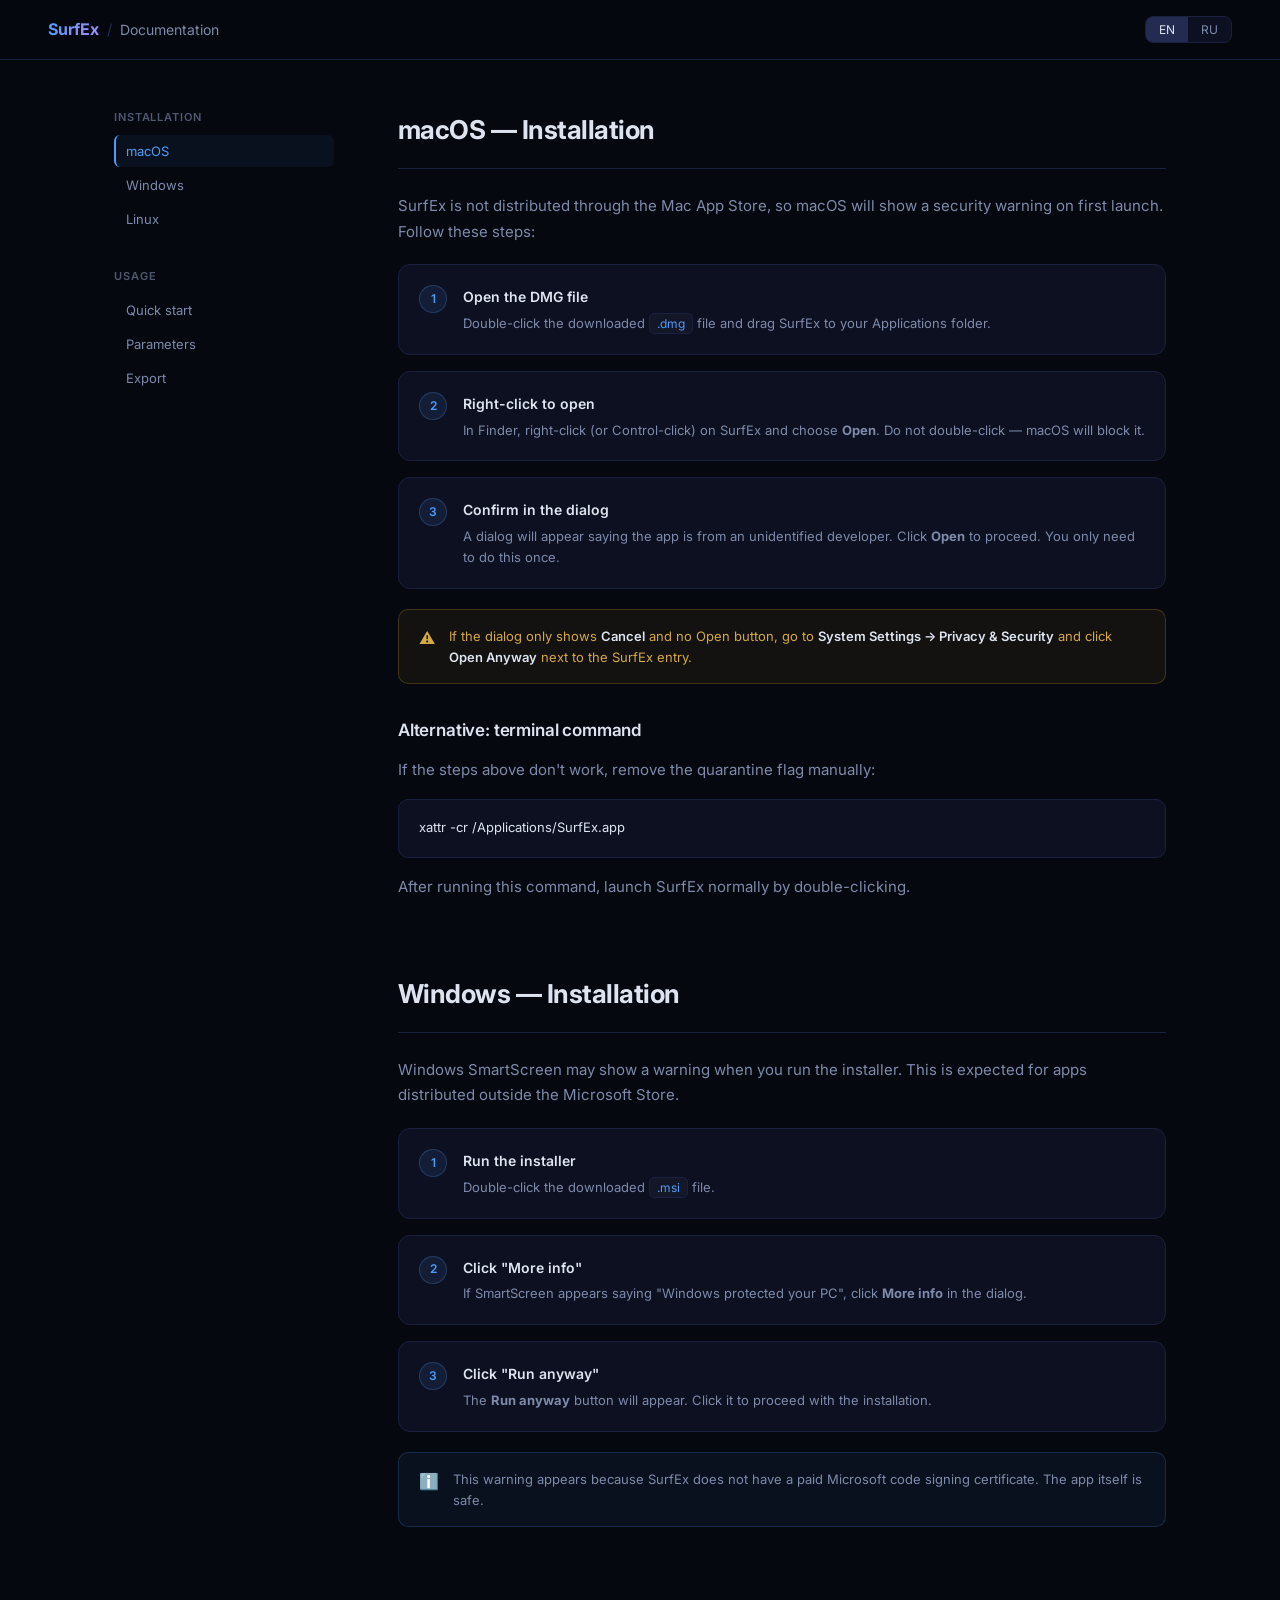
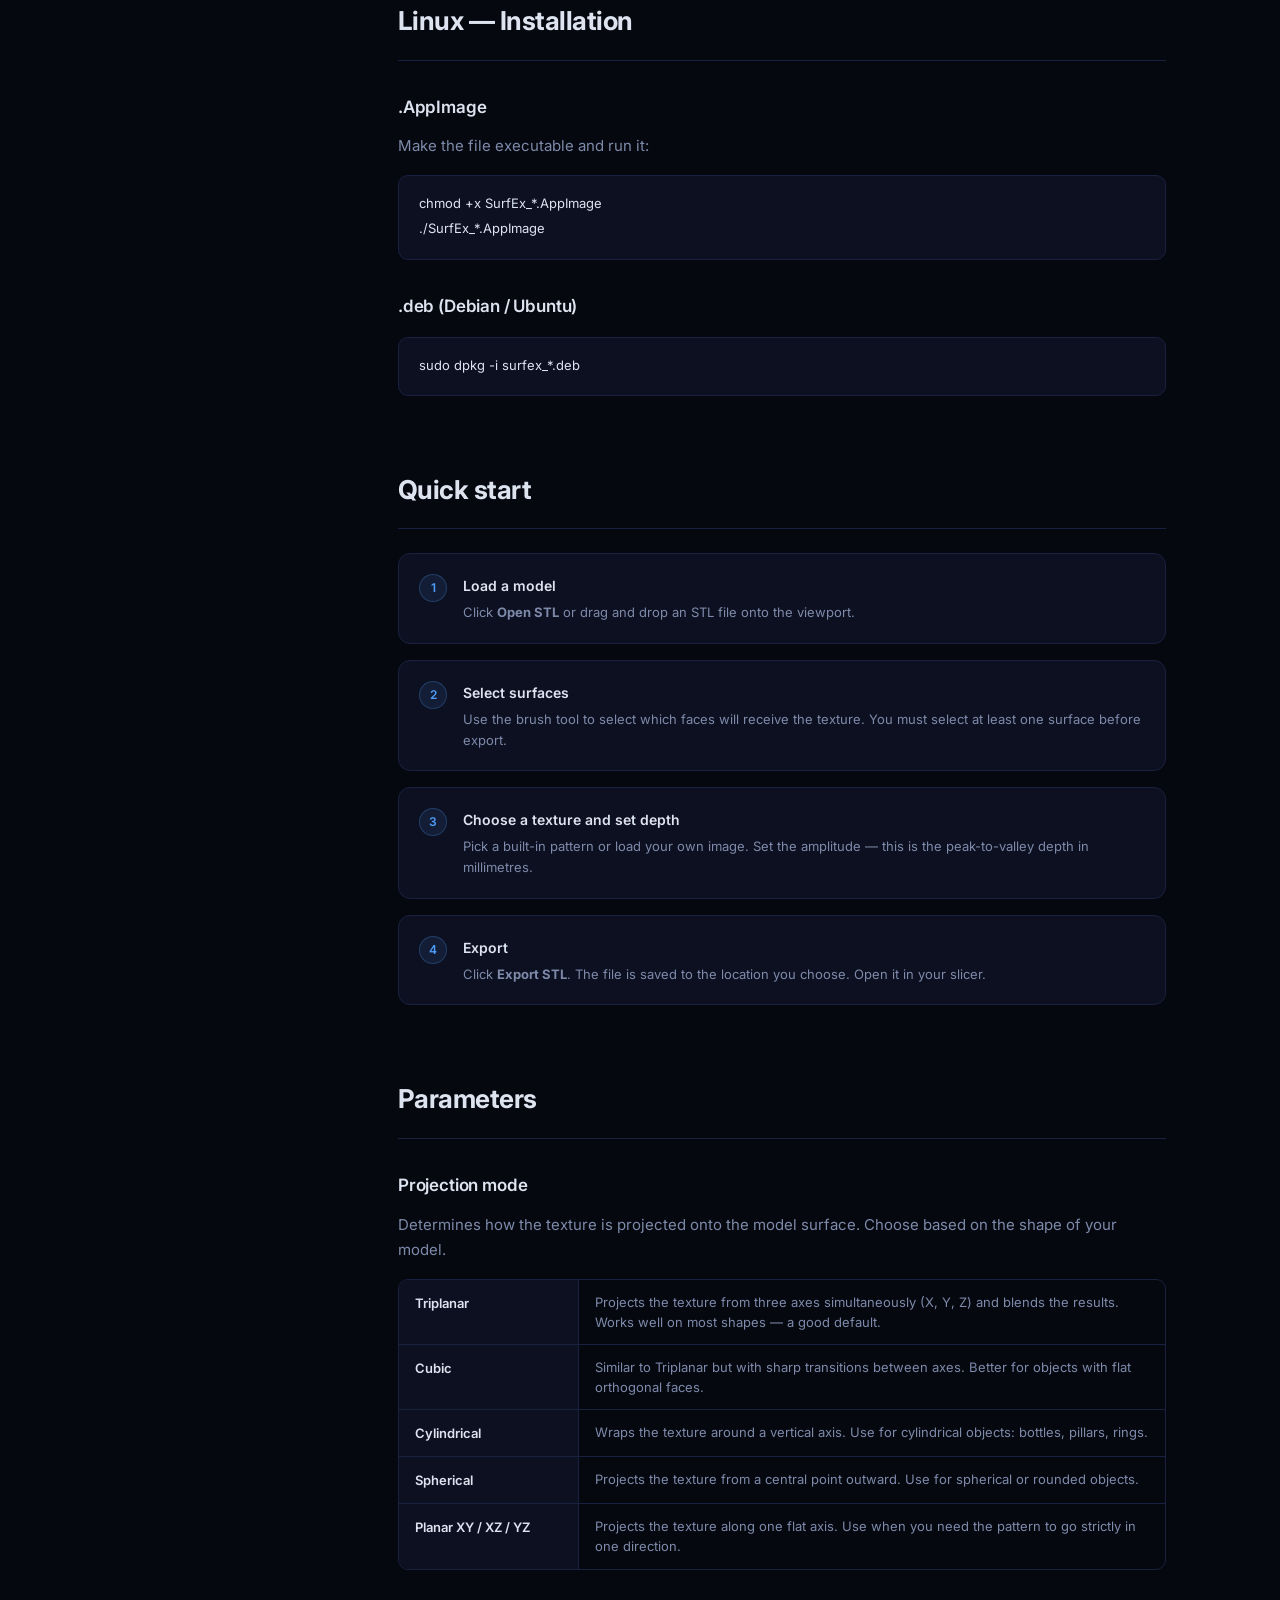
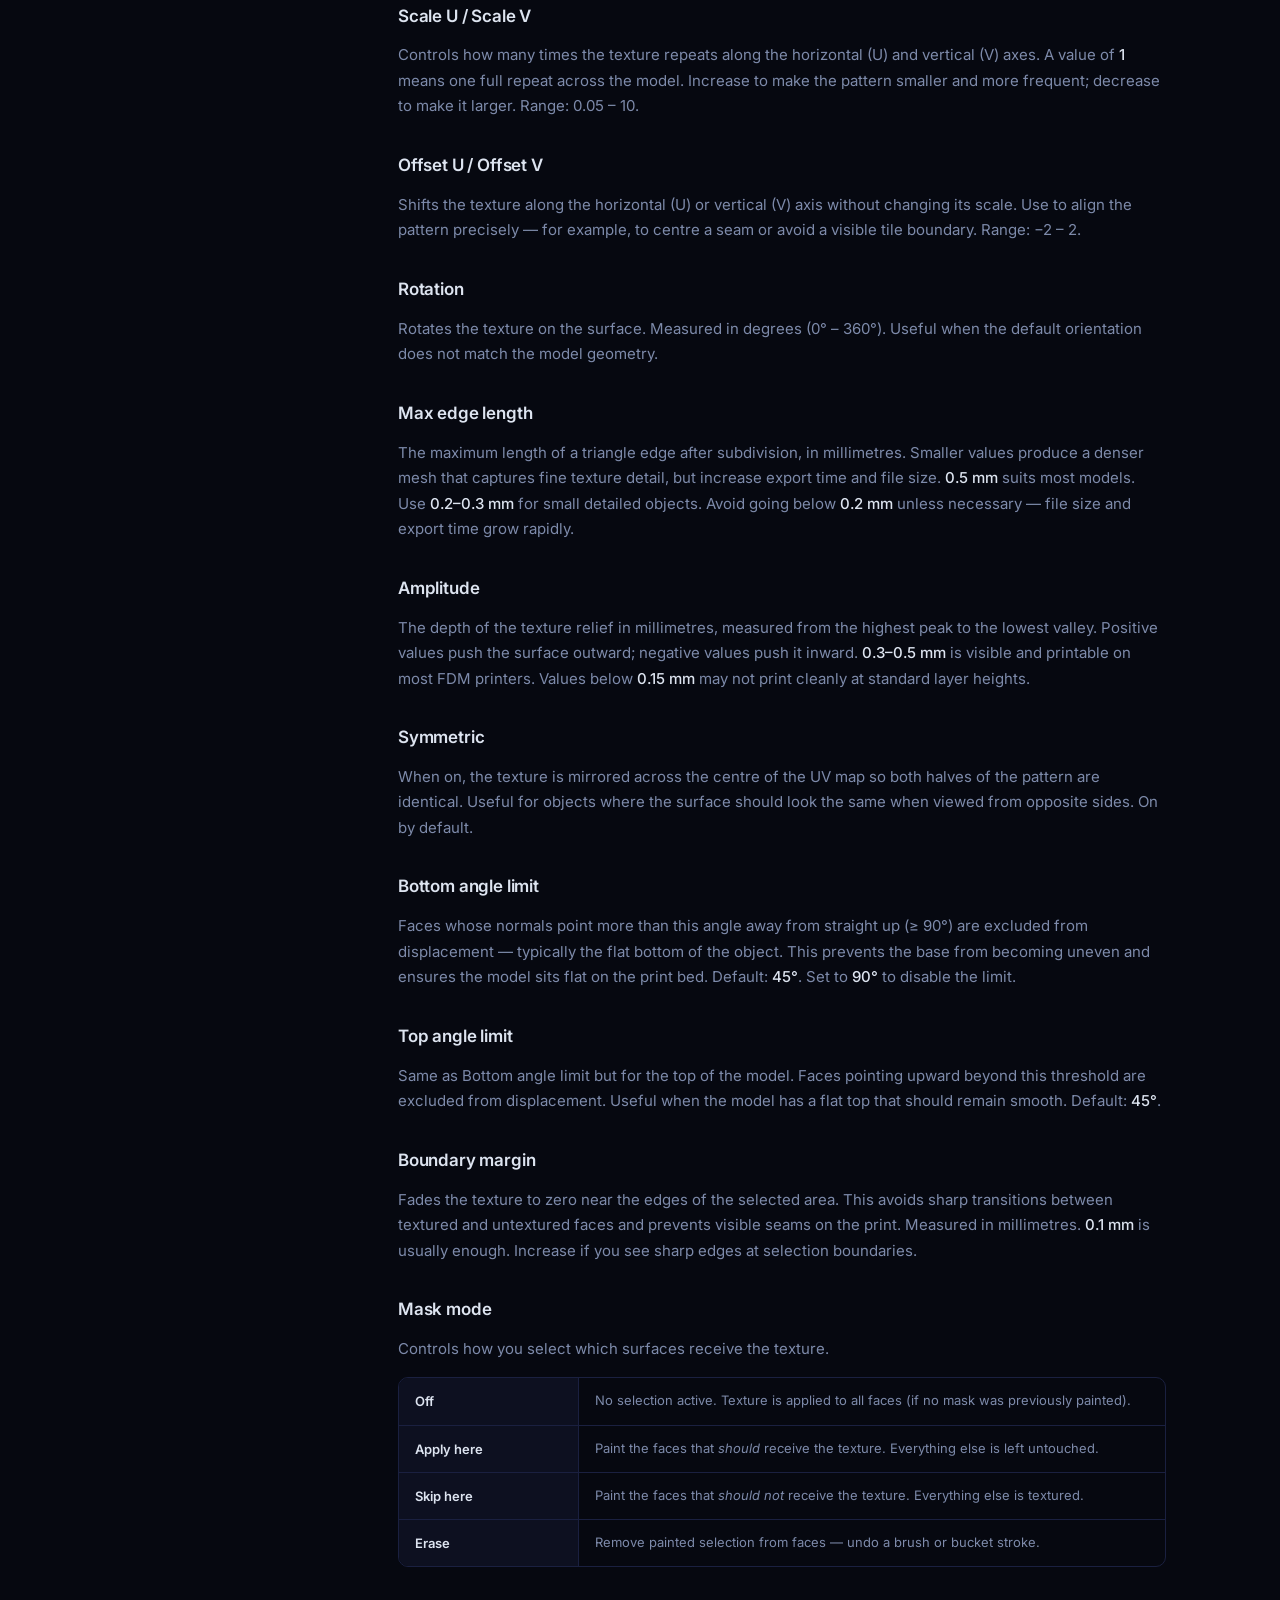
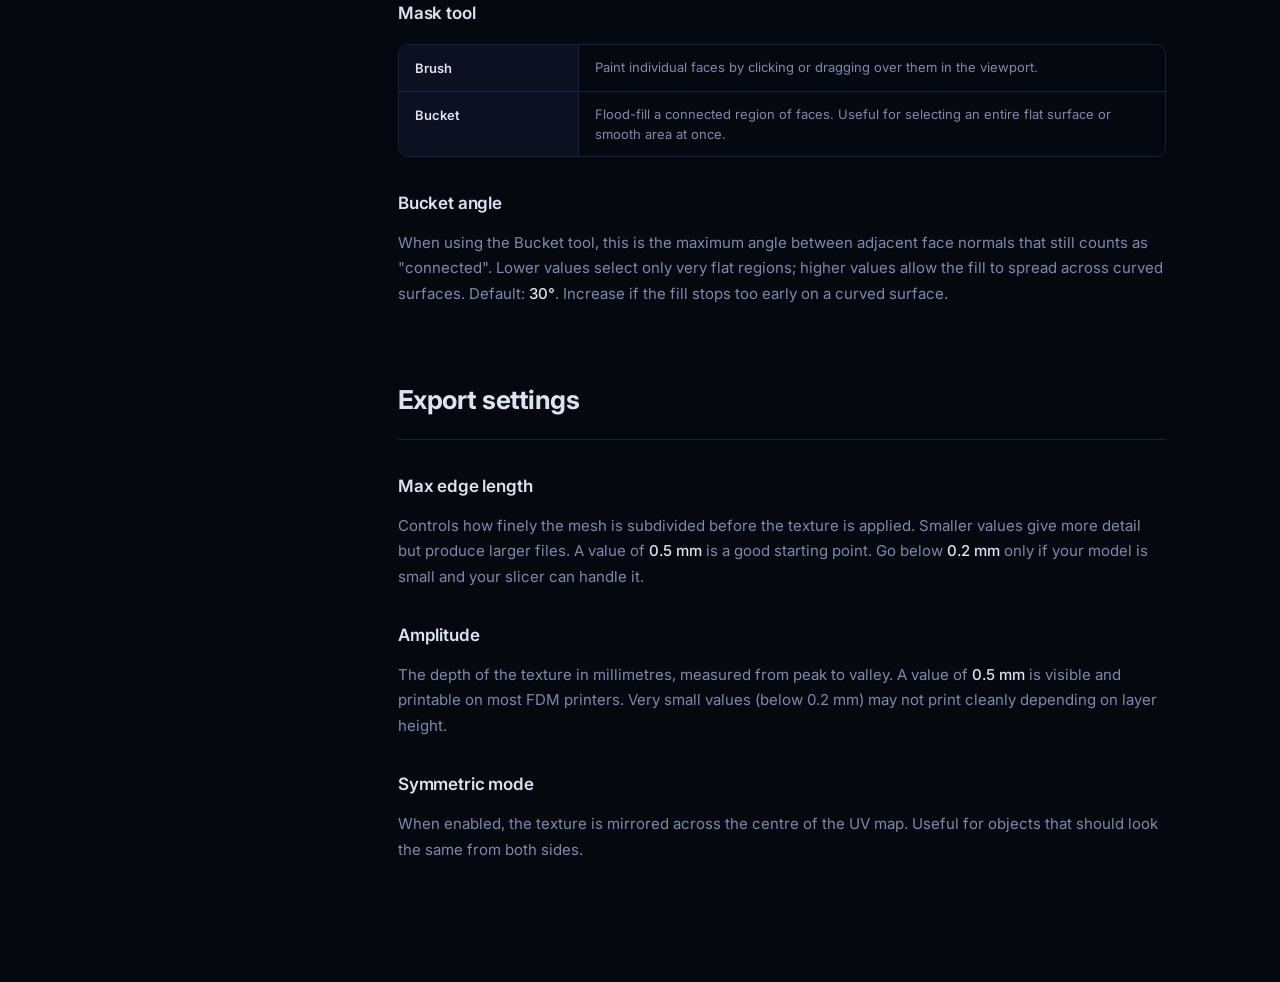
==== docs.html @ 9a80da3e "Update site" ====
<!DOCTYPE html>
<html lang="en">
<head>
  <meta charset="UTF-8" />
  <meta name="viewport" content="width=device-width, initial-scale=1.0" />
  <title>SurfEx — Documentation</title>
  <link rel="preconnect" href="https://fonts.googleapis.com" />
  <link rel="preconnect" href="https://fonts.gstatic.com" crossorigin />
  <link href="https://fonts.googleapis.com/css2?family=Inter:wght@300;400;500;600;700&display=swap" rel="stylesheet" />
  <style>
    *, *::before, *::after { box-sizing: border-box; margin: 0; padding: 0; }

    :root {
      --bg:      #060810;
      --surface: #0d1020;
      --surface2:#131728;
      --border:  #1a2040;
      --border2: #232c50;
      --accent:  #4d9cf8;
      --warm:    #ff7849;
      --text:    #dde4f0;
      --muted:   #4e5870;
      --muted2:  #7d8aaa;
      --green:   #4ade80;
      --yellow:  #fbbf24;
    }

    html { scroll-behavior: smooth; }

    body {
      background: var(--bg);
      color: var(--text);
      font-family: 'Inter', sans-serif;
      font-size: 15px;
      line-height: 1.7;
    }

    /* ── NAV ── */
    nav {
      position: sticky;
      top: 0;
      z-index: 100;
      height: 60px;
      display: flex;
      align-items: center;
      justify-content: space-between;
      padding: 0 48px;
      background: rgba(6,8,16,.9);
      backdrop-filter: blur(16px);
      border-bottom: 1px solid var(--border);
    }

    .nav-left { display: flex; align-items: center; gap: 8px; }

    .nav-logo {
      font-weight: 700;
      font-size: 16px;
      background: linear-gradient(120deg, var(--accent), #a78bfa);
      -webkit-background-clip: text;
      -webkit-text-fill-color: transparent;
      background-clip: text;
      text-decoration: none;
    }

    .nav-sep { color: var(--border2); }
    .nav-page { font-size: 14px; color: var(--muted2); }

    .lang-toggle {
      display: flex;
      background: var(--surface);
      border: 1px solid var(--border);
      border-radius: 8px;
      overflow: hidden;
    }
    .lang-btn {
      background: none; border: none;
      color: var(--muted2);
      font-family: 'Inter', sans-serif;
      font-size: 12px;
      padding: 5px 13px;
      cursor: pointer;
      transition: all .15s;
    }
    .lang-btn.active { background: var(--border2); color: var(--text); }

    /* ── LAYOUT ── */
    .layout {
      display: grid;
      grid-template-columns: 220px 1fr;
      max-width: 1100px;
      margin: 0 auto;
      padding: 48px 24px;
      gap: 64px;
      align-items: start;
    }

    /* ── SIDEBAR ── */
    .sidebar {
      position: sticky;
      top: 80px;
    }

    .sidebar-section { margin-bottom: 32px; }

    .sidebar-label {
      font-size: 11px;
      font-weight: 600;
      letter-spacing: .08em;
      text-transform: uppercase;
      color: var(--muted);
      margin-bottom: 8px;
    }

    .sidebar-links { list-style: none; display: flex; flex-direction: column; gap: 2px; }

    .sidebar-links a {
      display: block;
      font-size: 13px;
      color: var(--muted2);
      text-decoration: none;
      padding: 5px 10px;
      border-radius: 6px;
      border-left: 2px solid transparent;
      transition: all .15s;
    }
    .sidebar-links a:hover { color: var(--text); background: var(--surface); }
    .sidebar-links a.active { color: var(--accent); border-left-color: var(--accent); background: rgba(77,156,248,.06); }

    /* ── CONTENT ── */
    .content { min-width: 0; }

    .doc-section { margin-bottom: 72px; }

    h2 {
      font-size: 26px;
      font-weight: 700;
      letter-spacing: -.02em;
      margin-bottom: 24px;
      padding-bottom: 16px;
      border-bottom: 1px solid var(--border);
    }

    h3 {
      font-size: 17px;
      font-weight: 600;
      letter-spacing: -.01em;
      margin: 32px 0 12px;
    }

    p { color: var(--muted2); margin-bottom: 16px; }
    p strong { color: var(--text); font-weight: 500; }

    /* ── STEPS ── */
    .steps { display: flex; flex-direction: column; gap: 16px; margin: 20px 0; }

    .step {
      display: flex;
      gap: 16px;
      padding: 20px;
      background: var(--surface);
      border: 1px solid var(--border);
      border-radius: 12px;
    }

    .step-num {
      flex-shrink: 0;
      width: 28px; height: 28px;
      border-radius: 50%;
      background: rgba(77,156,248,.1);
      border: 1px solid rgba(77,156,248,.25);
      color: var(--accent);
      font-size: 12px;
      font-weight: 600;
      display: flex; align-items: center; justify-content: center;
    }

    .step-body { flex: 1; }
    .step-title { font-size: 14px; font-weight: 600; color: var(--text); margin-bottom: 4px; }
    .step-desc { font-size: 13px; color: var(--muted2); line-height: 1.6; margin: 0; }

    /* ── CALLOUT ── */
    .callout {
      display: flex;
      gap: 14px;
      padding: 16px 20px;
      border-radius: 10px;
      margin: 20px 0;
      font-size: 13px;
      line-height: 1.6;
    }
    .callout.warn {
      background: rgba(251,191,36,.06);
      border: 1px solid rgba(251,191,36,.2);
      color: #d4a843;
    }
    .callout.info {
      background: rgba(77,156,248,.06);
      border: 1px solid rgba(77,156,248,.2);
      color: var(--muted2);
    }
    .callout-icon { flex-shrink: 0; font-size: 16px; line-height: 1.6; }
    .callout strong { color: var(--text); font-weight: 600; }

    /* ── CODE ── */
    code {
      font-family: 'Inter', monospace;
      font-size: 12px;
      background: var(--surface2);
      border: 1px solid var(--border);
      border-radius: 5px;
      padding: 2px 7px;
      color: var(--accent);
    }

    pre {
      background: var(--surface);
      border: 1px solid var(--border);
      border-radius: 10px;
      padding: 16px 20px;
      margin: 16px 0;
      overflow-x: auto;
    }
    pre code {
      background: none;
      border: none;
      padding: 0;
      font-size: 13px;
      color: var(--text);
    }

    /* ── OS TABS ── */
    .os-tabs { display: flex; gap: 8px; margin-bottom: 20px; }
    .os-tab {
      display: flex; align-items: center; gap: 8px;
      padding: 8px 18px;
      background: var(--surface);
      border: 1px solid var(--border);
      border-radius: 8px;
      font-size: 13px;
      font-weight: 500;
      color: var(--muted2);
      cursor: pointer;
      transition: all .15s;
    }
    .os-tab.active { border-color: rgba(77,156,248,.4); color: var(--accent); background: rgba(77,156,248,.07); }
    .os-panel { display: none; }
    .os-panel.active { display: block; }

    /* ── PARAM TABLE ── */
    .param-table { margin: 16px 0 24px; border: 1px solid var(--border); border-radius: 10px; overflow: hidden; }
    .param-row { display: grid; grid-template-columns: 180px 1fr; border-bottom: 1px solid var(--border); }
    .param-row:last-child { border-bottom: none; }
    .param-name { padding: 12px 16px; font-size: 13px; font-weight: 600; color: var(--text); background: var(--surface); border-right: 1px solid var(--border); }
    .param-desc { padding: 12px 16px; font-size: 13px; color: var(--muted2); line-height: 1.55; }

    /* ── RESPONSIVE ── */
    @media (max-width: 720px) {
      nav { padding: 0 20px; }
      .layout { grid-template-columns: 1fr; gap: 32px; padding: 24px 20px; }
      .sidebar { position: static; }
    }
  </style>
</head>
<body>

<nav>
  <div class="nav-left">
    <a href="index.html" class="nav-logo">SurfEx</a>
    <span class="nav-sep">/</span>
    <span class="nav-page" data-i18n="nav_page">Documentation</span>
  </div>
  <div class="lang-toggle">
    <button class="lang-btn active" data-lang="en" onclick="setLang('en')">EN</button>
    <button class="lang-btn" data-lang="ru" onclick="setLang('ru')">RU</button>
  </div>
</nav>

<div class="layout">
  <!-- SIDEBAR -->
  <aside class="sidebar">
    <div class="sidebar-section">
      <div class="sidebar-label" data-i18n="sb_install">Installation</div>
      <ul class="sidebar-links">
        <li><a href="#macos" data-i18n="sb_macos">macOS</a></li>
        <li><a href="#windows" data-i18n="sb_windows">Windows</a></li>
        <li><a href="#linux" data-i18n="sb_linux">Linux</a></li>
      </ul>
    </div>
    <div class="sidebar-section">
      <div class="sidebar-label" data-i18n="sb_usage">Usage</div>
      <ul class="sidebar-links">
        <li><a href="#quickstart" data-i18n="sb_quick">Quick start</a></li>
        <li><a href="#params" data-i18n="sb_params">Parameters</a></li>
        <li><a href="#export" data-i18n="sb_export">Export</a></li>
      </ul>
    </div>
  </aside>

  <!-- CONTENT -->
  <main class="content">

    <!-- macOS -->
    <div class="doc-section" id="macos">
      <h2 data-i18n="mac_title">macOS — Installation</h2>
      <p data-i18n="mac_intro">SurfEx is not distributed through the Mac App Store, so macOS will show a security warning on first launch. Follow these steps:</p>

      <div class="steps">
        <div class="step">
          <div class="step-num">1</div>
          <div class="step-body">
            <div class="step-title" data-i18n="mac_s1t">Open the DMG file</div>
            <div class="step-desc" data-i18n="mac_s1d">Double-click the downloaded <code>.dmg</code> file and drag SurfEx to your Applications folder.</div>
          </div>
        </div>
        <div class="step">
          <div class="step-num">2</div>
          <div class="step-body">
            <div class="step-title" data-i18n="mac_s2t">Right-click to open</div>
            <div class="step-desc" data-i18n="mac_s2d">In Finder, right-click (or Control-click) on SurfEx and choose <strong>Open</strong>. Do not double-click — macOS will block it.</div>
          </div>
        </div>
        <div class="step">
          <div class="step-num">3</div>
          <div class="step-body">
            <div class="step-title" data-i18n="mac_s3t">Confirm in the dialog</div>
            <div class="step-desc" data-i18n="mac_s3d">A dialog will appear saying the app is from an unidentified developer. Click <strong>Open</strong> to proceed. You only need to do this once.</div>
          </div>
        </div>
      </div>

      <div class="callout warn">
        <span class="callout-icon">⚠️</span>
        <span data-i18n="mac_warn">If the dialog only shows <strong>Cancel</strong> and no Open button, go to <strong>System Settings → Privacy &amp; Security</strong> and click <strong>Open Anyway</strong> next to the SurfEx entry.</span>
      </div>

      <h3 data-i18n="mac_alt_title">Alternative: terminal command</h3>
      <p data-i18n="mac_alt_desc">If the steps above don't work, remove the quarantine flag manually:</p>
      <pre><code>xattr -cr /Applications/SurfEx.app</code></pre>
      <p data-i18n="mac_alt_after">After running this command, launch SurfEx normally by double-clicking.</p>
    </div>

    <!-- Windows -->
    <div class="doc-section" id="windows">
      <h2 data-i18n="win_title">Windows — Installation</h2>
      <p data-i18n="win_intro">Windows SmartScreen may show a warning when you run the installer. This is expected for apps distributed outside the Microsoft Store.</p>

      <div class="steps">
        <div class="step">
          <div class="step-num">1</div>
          <div class="step-body">
            <div class="step-title" data-i18n="win_s1t">Run the installer</div>
            <div class="step-desc" data-i18n="win_s1d">Double-click the downloaded <code>.msi</code> file.</div>
          </div>
        </div>
        <div class="step">
          <div class="step-num">2</div>
          <div class="step-body">
            <div class="step-title" data-i18n="win_s2t">Click "More info"</div>
            <div class="step-desc" data-i18n="win_s2d">If SmartScreen appears saying "Windows protected your PC", click <strong>More info</strong> in the dialog.</div>
          </div>
        </div>
        <div class="step">
          <div class="step-num">3</div>
          <div class="step-body">
            <div class="step-title" data-i18n="win_s3t">Click "Run anyway"</div>
            <div class="step-desc" data-i18n="win_s3d">The <strong>Run anyway</strong> button will appear. Click it to proceed with the installation.</div>
          </div>
        </div>
      </div>

      <div class="callout info">
        <span class="callout-icon">ℹ️</span>
        <span data-i18n="win_info">This warning appears because SurfEx does not have a paid Microsoft code signing certificate. The app itself is safe.</span>
      </div>
    </div>

    <!-- Linux -->
    <div class="doc-section" id="linux">
      <h2 data-i18n="lnx_title">Linux — Installation</h2>

      <h3>.AppImage</h3>
      <p data-i18n="lnx_appimage_desc">Make the file executable and run it:</p>
      <pre><code>chmod +x SurfEx_*.AppImage
./SurfEx_*.AppImage</code></pre>

      <h3>.deb (Debian / Ubuntu)</h3>
      <pre><code>sudo dpkg -i surfex_*.deb</code></pre>
    </div>

    <!-- Quick start -->
    <div class="doc-section" id="quickstart">
      <h2 data-i18n="qs_title">Quick start</h2>

      <div class="steps">
        <div class="step">
          <div class="step-num">1</div>
          <div class="step-body">
            <div class="step-title" data-i18n="qs_s1t">Load a model</div>
            <div class="step-desc" data-i18n="qs_s1d">Click <strong>Open STL</strong> or drag and drop an STL file onto the viewport.</div>
          </div>
        </div>
        <div class="step">
          <div class="step-num">2</div>
          <div class="step-body">
            <div class="step-title" data-i18n="qs_s2t">Select surfaces</div>
            <div class="step-desc" data-i18n="qs_s2d">Use the brush tool to select which faces will receive the texture. You must select at least one surface before export.</div>
          </div>
        </div>
        <div class="step">
          <div class="step-num">3</div>
          <div class="step-body">
            <div class="step-title" data-i18n="qs_s3t">Choose a texture and set depth</div>
            <div class="step-desc" data-i18n="qs_s3d">Pick a built-in pattern or load your own image. Set the amplitude — this is the peak-to-valley depth in millimetres.</div>
          </div>
        </div>
        <div class="step">
          <div class="step-num">4</div>
          <div class="step-body">
            <div class="step-title" data-i18n="qs_s4t">Export</div>
            <div class="step-desc" data-i18n="qs_s4d">Click <strong>Export STL</strong>. The file is saved to the location you choose. Open it in your slicer.</div>
          </div>
        </div>
      </div>
    </div>

    <!-- Parameters -->
    <div class="doc-section" id="params">
      <h2 data-i18n="par_title">Parameters</h2>

      <h3 data-i18n="par_mapping_h">Projection mode</h3>
      <p data-i18n="par_mapping_d"></p>
      <div class="param-table">
        <div class="param-row"><span class="param-name">Triplanar</span><span class="param-desc" data-i18n="par_m_triplanar"></span></div>
        <div class="param-row"><span class="param-name">Cubic</span><span class="param-desc" data-i18n="par_m_cubic"></span></div>
        <div class="param-row"><span class="param-name">Cylindrical</span><span class="param-desc" data-i18n="par_m_cylindrical"></span></div>
        <div class="param-row"><span class="param-name">Spherical</span><span class="param-desc" data-i18n="par_m_spherical"></span></div>
        <div class="param-row"><span class="param-name">Planar XY / XZ / YZ</span><span class="param-desc" data-i18n="par_m_planar"></span></div>
      </div>

      <h3 data-i18n="par_scale_h">Scale U / Scale V</h3>
      <p data-i18n="par_scale_d"></p>

      <h3 data-i18n="par_offset_h">Offset U / Offset V</h3>
      <p data-i18n="par_offset_d"></p>

      <h3 data-i18n="par_rotation_h">Rotation</h3>
      <p data-i18n="par_rotation_d"></p>

      <h3 data-i18n="par_edge_h">Max edge length</h3>
      <p data-i18n="par_edge_d"></p>

      <h3 data-i18n="par_amp_h">Amplitude</h3>
      <p data-i18n="par_amp_d"></p>

      <h3 data-i18n="par_sym_h">Symmetric</h3>
      <p data-i18n="par_sym_d"></p>

      <h3 data-i18n="par_bottom_h">Bottom angle limit</h3>
      <p data-i18n="par_bottom_d"></p>

      <h3 data-i18n="par_top_h">Top angle limit</h3>
      <p data-i18n="par_top_d"></p>

      <h3 data-i18n="par_margin_h">Boundary margin</h3>
      <p data-i18n="par_margin_d"></p>

      <h3 data-i18n="par_mask_h">Mask mode</h3>
      <p data-i18n="par_mask_d"></p>
      <div class="param-table">
        <div class="param-row"><span class="param-name" data-i18n="par_mask_off_n">Off</span><span class="param-desc" data-i18n="par_mask_off_d"></span></div>
        <div class="param-row"><span class="param-name" data-i18n="par_mask_inc_n">Apply here</span><span class="param-desc" data-i18n="par_mask_inc_d"></span></div>
        <div class="param-row"><span class="param-name" data-i18n="par_mask_exc_n">Skip here</span><span class="param-desc" data-i18n="par_mask_exc_d"></span></div>
        <div class="param-row"><span class="param-name" data-i18n="par_mask_era_n">Erase</span><span class="param-desc" data-i18n="par_mask_era_d"></span></div>
      </div>

      <h3 data-i18n="par_tool_h">Mask tool</h3>
      <div class="param-table">
        <div class="param-row"><span class="param-name" data-i18n="par_tool_brush_n">Brush</span><span class="param-desc" data-i18n="par_tool_brush_d"></span></div>
        <div class="param-row"><span class="param-name" data-i18n="par_tool_bucket_n">Bucket</span><span class="param-desc" data-i18n="par_tool_bucket_d"></span></div>
      </div>

      <h3 data-i18n="par_bucket_h">Bucket angle</h3>
      <p data-i18n="par_bucket_d"></p>
    </div>

    <!-- Export -->
    <div class="doc-section" id="export">
      <h2 data-i18n="exp_title">Export settings</h2>

      <h3 data-i18n="exp_edge_t">Max edge length</h3>
      <p data-i18n="exp_edge_d">Controls how finely the mesh is subdivided before the texture is applied. Smaller values give more detail but produce larger files. A value of <strong>0.5 mm</strong> is a good starting point. Go below <strong>0.2 mm</strong> only if your model is small and your slicer can handle it.</p>

      <h3 data-i18n="exp_amp_t">Amplitude</h3>
      <p data-i18n="exp_amp_d">The depth of the texture in millimetres, measured from peak to valley. A value of <strong>0.5 mm</strong> is visible and printable on most FDM printers. Very small values (below 0.2 mm) may not print cleanly depending on layer height.</p>

      <h3 data-i18n="exp_sym_t">Symmetric mode</h3>
      <p data-i18n="exp_sym_d">When enabled, the texture is mirrored across the centre of the UV map. Useful for objects that should look the same from both sides.</p>
    </div>

  </main>
</div>

<script>
const t = {
  en: {
    nav_page:'Documentation',
    sb_install:'Installation', sb_macos:'macOS', sb_windows:'Windows', sb_linux:'Linux',
    sb_usage:'Usage', sb_quick:'Quick start', sb_export:'Export',

    mac_title:'macOS — Installation',
    mac_intro:'SurfEx is not distributed through the Mac App Store, so macOS will show a security warning on first launch. Follow these steps:',
    mac_s1t:'Open the DMG file', mac_s1d:'Double-click the downloaded <code>.dmg</code> file and drag SurfEx to your Applications folder.',
    mac_s2t:'Right-click to open', mac_s2d:'In Finder, right-click (or Control-click) on SurfEx and choose <strong>Open</strong>. Do not double-click — macOS will block it.',
    mac_s3t:'Confirm in the dialog', mac_s3d:'A dialog will appear saying the app is from an unidentified developer. Click <strong>Open</strong> to proceed. You only need to do this once.',
    mac_warn:'If the dialog only shows <strong>Cancel</strong> and no Open button, go to <strong>System Settings → Privacy &amp; Security</strong> and click <strong>Open Anyway</strong> next to the SurfEx entry.',
    mac_alt_title:'Alternative: terminal command',
    mac_alt_desc:'If the steps above don\'t work, remove the quarantine flag manually:',
    mac_alt_after:'After running this command, launch SurfEx normally by double-clicking.',

    win_title:'Windows — Installation',
    win_intro:'Windows SmartScreen may show a warning when you run the installer. This is expected for apps distributed outside the Microsoft Store.',
    win_s1t:'Run the installer', win_s1d:'Double-click the downloaded <code>.msi</code> file.',
    win_s2t:'Click "More info"', win_s2d:'If SmartScreen appears saying "Windows protected your PC", click <strong>More info</strong> in the dialog.',
    win_s3t:'Click "Run anyway"', win_s3d:'The <strong>Run anyway</strong> button will appear. Click it to proceed with the installation.',
    win_info:'This warning appears because SurfEx does not have a paid Microsoft code signing certificate. The app itself is safe.',

    lnx_title:'Linux — Installation',
    lnx_appimage_desc:'Make the file executable and run it:',

    qs_title:'Quick start',
    qs_s1t:'Load a model', qs_s1d:'Click <strong>Open STL</strong> or drag and drop an STL file onto the viewport.',
    qs_s2t:'Select surfaces', qs_s2d:'Use the brush tool to select which faces will receive the texture. You must select at least one surface before export.',
    qs_s3t:'Choose a texture and set depth', qs_s3d:'Pick a built-in pattern or load your own image. Set the amplitude — this is the peak-to-valley depth in millimetres.',
    qs_s4t:'Export', qs_s4d:'Click <strong>Export STL</strong>. The file is saved to the location you choose. Open it in your slicer.',

    sb_params:'Parameters',

    par_title:'Parameters',

    par_mapping_h:'Projection mode',
    par_mapping_d:'Determines how the texture is projected onto the model surface. Choose based on the shape of your model.',
    par_m_triplanar:'Projects the texture from three axes simultaneously (X, Y, Z) and blends the results. Works well on most shapes — a good default.',
    par_m_cubic:'Similar to Triplanar but with sharp transitions between axes. Better for objects with flat orthogonal faces.',
    par_m_cylindrical:'Wraps the texture around a vertical axis. Use for cylindrical objects: bottles, pillars, rings.',
    par_m_spherical:'Projects the texture from a central point outward. Use for spherical or rounded objects.',
    par_m_planar:'Projects the texture along one flat axis. Use when you need the pattern to go strictly in one direction.',

    par_scale_h:'Scale U / Scale V',
    par_scale_d:'Controls how many times the texture repeats along the horizontal (U) and vertical (V) axes. A value of <strong>1</strong> means one full repeat across the model. Increase to make the pattern smaller and more frequent; decrease to make it larger. Range: 0.05 – 10.',

    par_offset_h:'Offset U / Offset V',
    par_offset_d:'Shifts the texture along the horizontal (U) or vertical (V) axis without changing its scale. Use to align the pattern precisely — for example, to centre a seam or avoid a visible tile boundary. Range: −2 – 2.',

    par_rotation_h:'Rotation',
    par_rotation_d:'Rotates the texture on the surface. Measured in degrees (0° – 360°). Useful when the default orientation does not match the model geometry.',

    par_edge_h:'Max edge length',
    par_edge_d:'The maximum length of a triangle edge after subdivision, in millimetres. Smaller values produce a denser mesh that captures fine texture detail, but increase export time and file size. <strong>0.5 mm</strong> suits most models. Use <strong>0.2–0.3 mm</strong> for small detailed objects. Avoid going below <strong>0.2 mm</strong> unless necessary — file size and export time grow rapidly.',

    par_amp_h:'Amplitude',
    par_amp_d:'The depth of the texture relief in millimetres, measured from the highest peak to the lowest valley. Positive values push the surface outward; negative values push it inward. <strong>0.3–0.5 mm</strong> is visible and printable on most FDM printers. Values below <strong>0.15 mm</strong> may not print cleanly at standard layer heights.',

    par_sym_h:'Symmetric',
    par_sym_d:'When on, the texture is mirrored across the centre of the UV map so both halves of the pattern are identical. Useful for objects where the surface should look the same when viewed from opposite sides. On by default.',

    par_bottom_h:'Bottom angle limit',
    par_bottom_d:'Faces whose normals point more than this angle away from straight up (≥ 90°) are excluded from displacement — typically the flat bottom of the object. This prevents the base from becoming uneven and ensures the model sits flat on the print bed. Default: <strong>45°</strong>. Set to <strong>90°</strong> to disable the limit.',

    par_top_h:'Top angle limit',
    par_top_d:'Same as Bottom angle limit but for the top of the model. Faces pointing upward beyond this threshold are excluded from displacement. Useful when the model has a flat top that should remain smooth. Default: <strong>45°</strong>.',

    par_margin_h:'Boundary margin',
    par_margin_d:'Fades the texture to zero near the edges of the selected area. This avoids sharp transitions between textured and untextured faces and prevents visible seams on the print. Measured in millimetres. <strong>0.1 mm</strong> is usually enough. Increase if you see sharp edges at selection boundaries.',

    par_mask_h:'Mask mode',
    par_mask_d:'Controls how you select which surfaces receive the texture.',
    par_mask_off_n:'Off', par_mask_off_d:'No selection active. Texture is applied to all faces (if no mask was previously painted).',
    par_mask_inc_n:'Apply here', par_mask_inc_d:'Paint the faces that <em>should</em> receive the texture. Everything else is left untouched.',
    par_mask_exc_n:'Skip here', par_mask_exc_d:'Paint the faces that <em>should not</em> receive the texture. Everything else is textured.',
    par_mask_era_n:'Erase', par_mask_era_d:'Remove painted selection from faces — undo a brush or bucket stroke.',

    par_tool_h:'Mask tool',
    par_tool_brush_n:'Brush', par_tool_brush_d:'Paint individual faces by clicking or dragging over them in the viewport.',
    par_tool_bucket_n:'Bucket', par_tool_bucket_d:'Flood-fill a connected region of faces. Useful for selecting an entire flat surface or smooth area at once.',

    par_bucket_h:'Bucket angle',
    par_bucket_d:'When using the Bucket tool, this is the maximum angle between adjacent face normals that still counts as "connected". Lower values select only very flat regions; higher values allow the fill to spread across curved surfaces. Default: <strong>30°</strong>. Increase if the fill stops too early on a curved surface.',

    exp_title:'Export settings',
    exp_edge_t:'Max edge length', exp_edge_d:'Controls how finely the mesh is subdivided before the texture is applied. Smaller values give more detail but produce larger files. A value of <strong>0.5 mm</strong> is a good starting point. Go below <strong>0.2 mm</strong> only if your model is small and your slicer can handle it.',
    exp_amp_t:'Amplitude', exp_amp_d:'The depth of the texture in millimetres, measured from peak to valley. A value of <strong>0.5 mm</strong> is visible and printable on most FDM printers. Very small values (below 0.2 mm) may not print cleanly depending on layer height.',
    exp_sym_t:'Symmetric mode', exp_sym_d:'When enabled, the texture is mirrored across the centre of the UV map. Useful for objects that should look the same from both sides.',
  },
  ru: {
    nav_page:'Документация',
    sb_install:'Установка', sb_macos:'macOS', sb_windows:'Windows', sb_linux:'Linux',
    sb_usage:'Использование', sb_quick:'Быстрый старт', sb_export:'Экспорт',

    mac_title:'macOS — Установка',
    mac_intro:'SurfEx распространяется не через Mac App Store, поэтому при первом запуске macOS покажет предупреждение безопасности. Следуйте инструкции:',
    mac_s1t:'Откройте DMG-файл', mac_s1d:'Дважды щёлкните скачанный файл <code>.dmg</code> и перетащите SurfEx в папку «Программы».',
    mac_s2t:'Откройте через правую кнопку', mac_s2d:'В Finder нажмите правой кнопкой (или Control+клик) на SurfEx и выберите <strong>Открыть</strong>. Не дважды щёлкайте — macOS заблокирует запуск.',
    mac_s3t:'Подтвердите в диалоге', mac_s3d:'Появится диалог о неизвестном разработчике. Нажмите <strong>Открыть</strong>. Это нужно сделать только один раз.',
    mac_warn:'Если в диалоге нет кнопки «Открыть» — только «Отменить» — перейдите в <strong>Системные настройки → Конфиденциальность и безопасность</strong> и нажмите <strong>Всё равно открыть</strong> рядом с записью SurfEx.',
    mac_alt_title:'Альтернативный способ: команда в терминале',
    mac_alt_desc:'Если способ выше не помогает, снимите карантин вручную:',
    mac_alt_after:'После выполнения команды запустите SurfEx обычным двойным щелчком.',

    win_title:'Windows — Установка',
    win_intro:'При запуске установщика Windows SmartScreen может показать предупреждение. Это ожидаемо для приложений, распространяемых вне Microsoft Store.',
    win_s1t:'Запустите установщик', win_s1d:'Дважды щёлкните скачанный файл <code>.msi</code>.',
    win_s2t:'Нажмите «Подробнее»', win_s2d:'Если SmartScreen показал «Windows защитила ваш компьютер», нажмите <strong>Подробнее</strong> в диалоге.',
    win_s3t:'Нажмите «Выполнить в любом случае»', win_s3d:'Появится кнопка <strong>Выполнить в любом случае</strong>. Нажмите её, чтобы продолжить установку.',
    win_info:'Предупреждение появляется потому, что у SurfEx нет платного сертификата подписи Microsoft. Приложение безопасно.',

    lnx_title:'Linux — Установка',
    lnx_appimage_desc:'Сделайте файл исполняемым и запустите:',

    qs_title:'Быстрый старт',
    qs_s1t:'Загрузите модель', qs_s1d:'Нажмите <strong>Открыть STL</strong> или перетащите STL-файл на область просмотра.',
    qs_s2t:'Выберите поверхности', qs_s2d:'Кисточкой выделите грани, на которые будет нанесена текстура. Без выделения экспорт недоступен.',
    qs_s3t:'Выберите текстуру и задайте глубину', qs_s3d:'Выберите встроенный узор или загрузите своё изображение. Задайте амплитуду — это глубина рельефа в миллиметрах.',
    qs_s4t:'Экспорт', qs_s4d:'Нажмите <strong>Экспортировать STL</strong>. Файл сохранится в выбранное место. Откройте его в слайсере.',

    sb_params:'Параметры',

    par_title:'Параметры',

    par_mapping_h:'Режим проекции',
    par_mapping_d:'Определяет, как текстура проецируется на поверхность модели. Выбирайте исходя из формы объекта.',
    par_m_triplanar:'Проецирует текстуру сразу с трёх осей (X, Y, Z) и смешивает результат. Хорошо работает на большинстве форм — подходит по умолчанию.',
    par_m_cubic:'Похоже на Triplanar, но с резкими переходами между осями. Лучше для объектов с плоскими прямоугольными гранями.',
    par_m_cylindrical:'Оборачивает текстуру вокруг вертикальной оси. Используйте для цилиндрических объектов: бутылок, колонн, колец.',
    par_m_spherical:'Проецирует текстуру из центра наружу. Используйте для сферических или округлых объектов.',
    par_m_planar:'Проецирует текстуру вдоль одной плоской оси. Используйте, когда узор должен идти строго в одном направлении.',

    par_scale_h:'Scale U / Scale V',
    par_scale_d:'Количество повторений текстуры по горизонтальной (U) и вертикальной (V) осям. Значение <strong>1</strong> — одно полное повторение по всей модели. Увеличьте, чтобы сделать узор мельче; уменьшите — крупнее. Диапазон: 0,05 – 10.',

    par_offset_h:'Offset U / Offset V',
    par_offset_d:'Сдвигает текстуру вдоль горизонтальной (U) или вертикальной (V) оси без изменения масштаба. Используйте для точного выравнивания узора — например, чтобы сместить шов или центрировать паттерн. Диапазон: −2 – 2.',

    par_rotation_h:'Rotation',
    par_rotation_d:'Поворот текстуры на поверхности. Измеряется в градусах (0° – 360°). Полезно, когда стандартная ориентация не совпадает с геометрией модели.',

    par_edge_h:'Макс. длина ребра',
    par_edge_d:'Максимальная длина ребра треугольника после разбиения, в миллиметрах. Меньшее значение — более плотная сетка, лучше передаёт мелкие детали текстуры, но увеличивает время экспорта и размер файла. <strong>0,5 мм</strong> подходит для большинства моделей. Для небольших детальных объектов используйте <strong>0,2–0,3 мм</strong>. Не опускайте ниже <strong>0,2 мм</strong> без необходимости — размер файла и время растут быстро.',

    par_amp_h:'Амплитуда',
    par_amp_d:'Глубина рельефа в миллиметрах — от вершины до впадины. Положительные значения выдавливают поверхность наружу, отрицательные — вдавливают внутрь. <strong>0,3–0,5 мм</strong> хорошо видно и печатается на большинстве FDM-принтеров. Значения ниже <strong>0,15 мм</strong> могут не пропечататься при стандартной высоте слоя.',

    par_sym_h:'Симметрия',
    par_sym_d:'При включении текстура зеркалится по центру UV-развёртки — обе половины узора становятся одинаковыми. Полезно для объектов, которые должны выглядеть одинаково с обеих сторон. Включено по умолчанию.',

    par_bottom_h:'Нижний угловой предел',
    par_bottom_d:'Грани, нормаль которых отклоняется от вертикали вниз больше этого угла, исключаются из дисплейсмента — как правило, это плоское дно объекта. Позволяет сохранить ровное основание для печати. По умолчанию: <strong>45°</strong>. Установите <strong>90°</strong>, чтобы отключить ограничение.',

    par_top_h:'Верхний угловой предел',
    par_top_d:'То же, что нижний угловой предел, но для верхней части модели. Грани, смотрящие вверх сильнее этого порога, исключаются из дисплейсмента. Полезно, когда у модели есть плоский верх, который должен остаться гладким. По умолчанию: <strong>45°</strong>.',

    par_margin_h:'Граничный отступ',
    par_margin_d:'Плавно убирает текстуру к нулю вблизи краёв выделенной области. Устраняет резкий переход между текстурированными и нетекстурированными гранями и предотвращает видимые швы на печати. Измеряется в миллиметрах. <strong>0,1 мм</strong> обычно достаточно. Увеличьте, если на границах выделения видны резкие края.',

    par_mask_h:'Режим маски',
    par_mask_d:'Определяет, как вы выбираете поверхности для нанесения текстуры.',
    par_mask_off_n:'Выкл.', par_mask_off_d:'Выделение не активно. Текстура применяется ко всем граням (если маска не была закрашена ранее).',
    par_mask_inc_n:'Применить здесь', par_mask_inc_d:'Закрасьте грани, которые <em>должны</em> получить текстуру. Остальное останется нетронутым.',
    par_mask_exc_n:'Пропустить здесь', par_mask_exc_d:'Закрасьте грани, которые <em>не должны</em> получить текстуру. Остальное будет текстурировано.',
    par_mask_era_n:'Стереть', par_mask_era_d:'Убрать закрашенное выделение с граней — отменить мазок кисти или заливку.',

    par_tool_h:'Инструмент маски',
    par_tool_brush_n:'Кисть', par_tool_brush_d:'Рисуйте по граням кликом или перетаскиванием в окне просмотра.',
    par_tool_bucket_n:'Заливка', par_tool_bucket_d:'Заполняет связную область граней за один клик. Удобно для выбора целой плоской поверхности или сглаженной зоны.',

    par_bucket_h:'Угол заливки',
    par_bucket_d:'При использовании инструмента «Заливка» — максимальный угол между нормалями соседних граней, при котором они считаются «связными». Малые значения — только очень плоские области; большие — заливка распространяется на кривые поверхности. По умолчанию: <strong>30°</strong>. Увеличьте, если заливка преждевременно останавливается на кривой поверхности.',

    exp_title:'Настройки экспорта',
    exp_edge_t:'Макс. длина ребра', exp_edge_d:'Определяет, насколько мелко разбивается сетка перед нанесением текстуры. Меньшее значение — больше деталей, но тяжелее файл. <strong>0,5 мм</strong> — хорошая отправная точка. Ниже <strong>0,2 мм</strong> — только для небольших моделей, если слайсер справляется.',
    exp_amp_t:'Амплитуда', exp_amp_d:'Глубина рельефа в миллиметрах от вершины до впадины. <strong>0,5 мм</strong> — хорошо видно и печатается на большинстве FDM-принтеров. Очень малые значения (ниже 0,2 мм) могут не пропечататься в зависимости от высоты слоя.',
    exp_sym_t:'Симметричный режим', exp_sym_d:'При включении текстура зеркалится по центру UV-развёртки. Полезно для объектов, которые должны выглядеть одинаково с обеих сторон.',
  }
};

let lang = (navigator.language||'en').startsWith('ru') ? 'ru' : 'en';

function setLang(l) {
  lang = l;
  document.documentElement.lang = l;
  document.querySelectorAll('[data-lang]').forEach(b => b.classList.toggle('active', b.dataset.lang === l));
  document.querySelectorAll('[data-i18n]').forEach(el => {
    const v = t[l][el.dataset.i18n];
    if (v !== undefined) el.innerHTML = v;
  });
}

/* Sidebar active link on scroll */
const sections = document.querySelectorAll('.doc-section');
const links = document.querySelectorAll('.sidebar-links a');

const io = new IntersectionObserver(entries => {
  entries.forEach(e => {
    if (e.isIntersecting) {
      links.forEach(a => a.classList.toggle('active', a.getAttribute('href') === '#' + e.target.id));
    }
  });
}, { rootMargin: '-20% 0px -70% 0px' });

sections.forEach(s => io.observe(s));

setLang(lang);
</script>
</body>
</html>
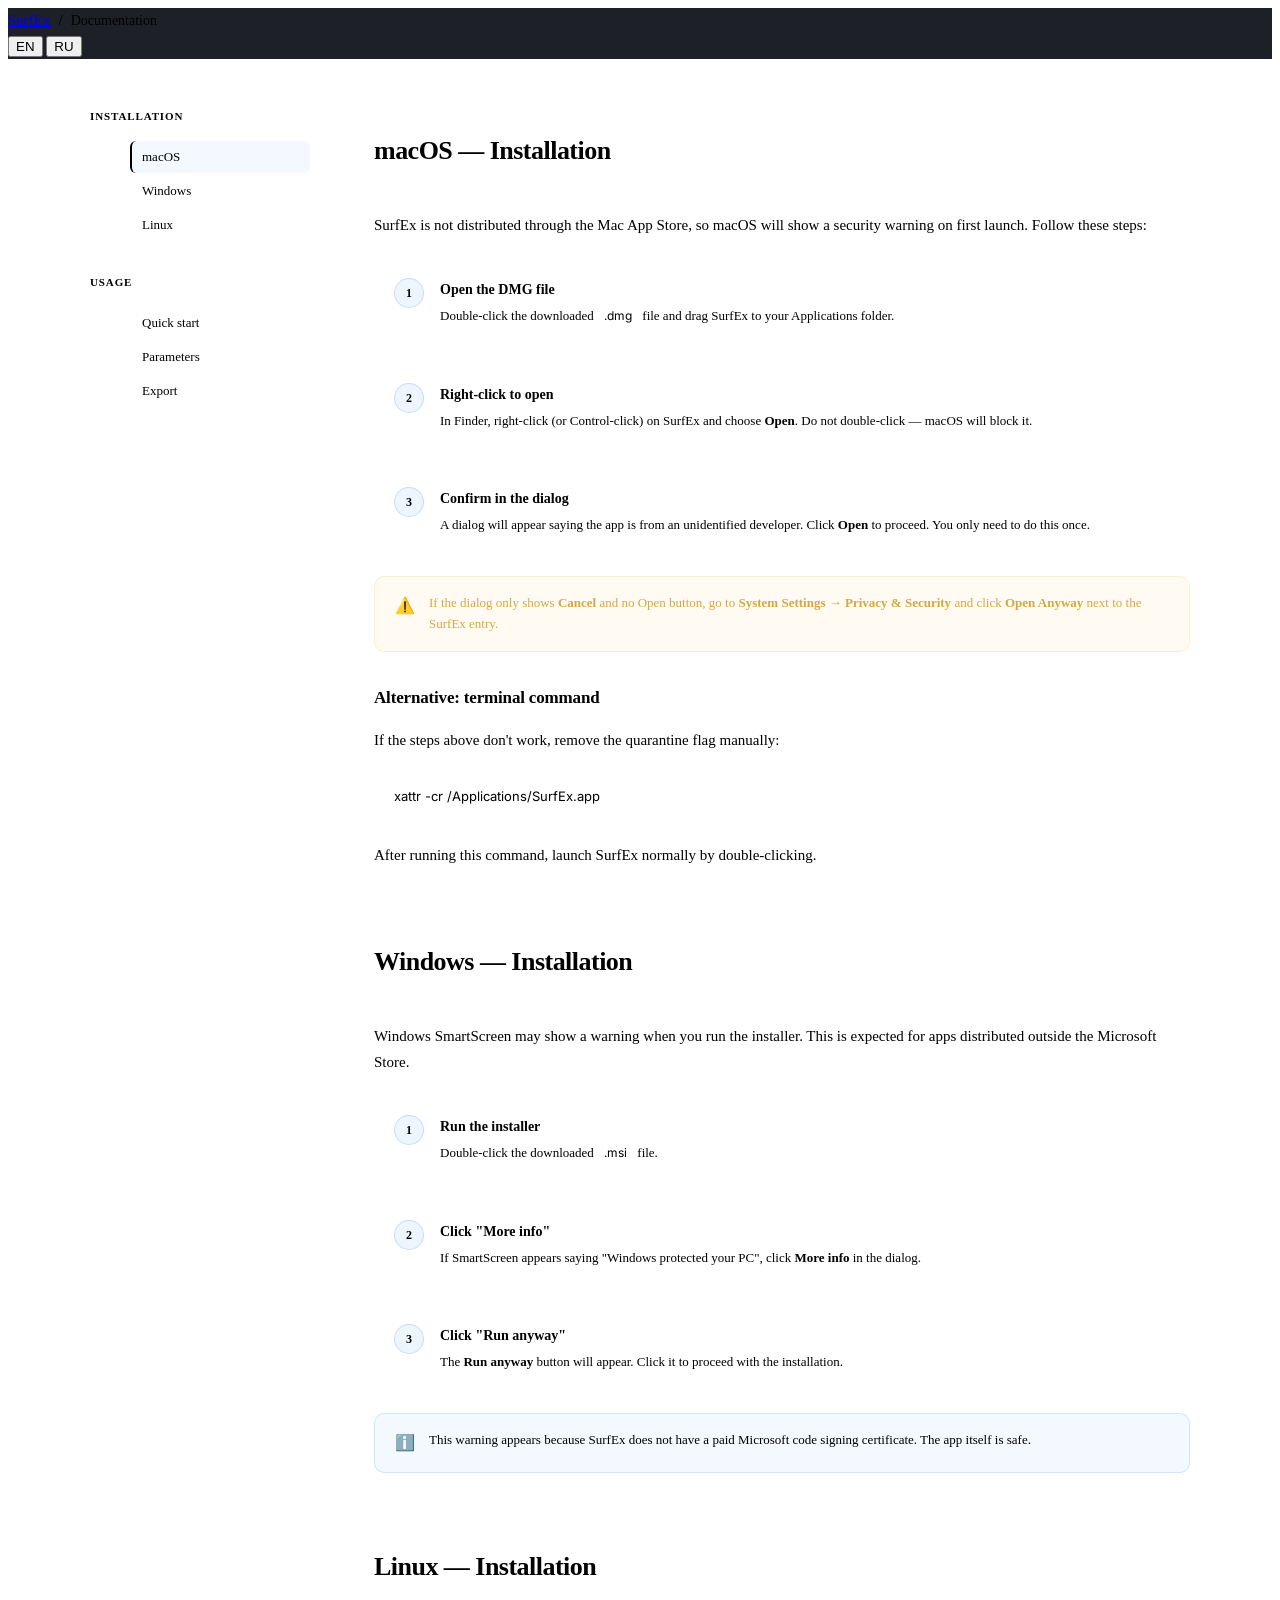
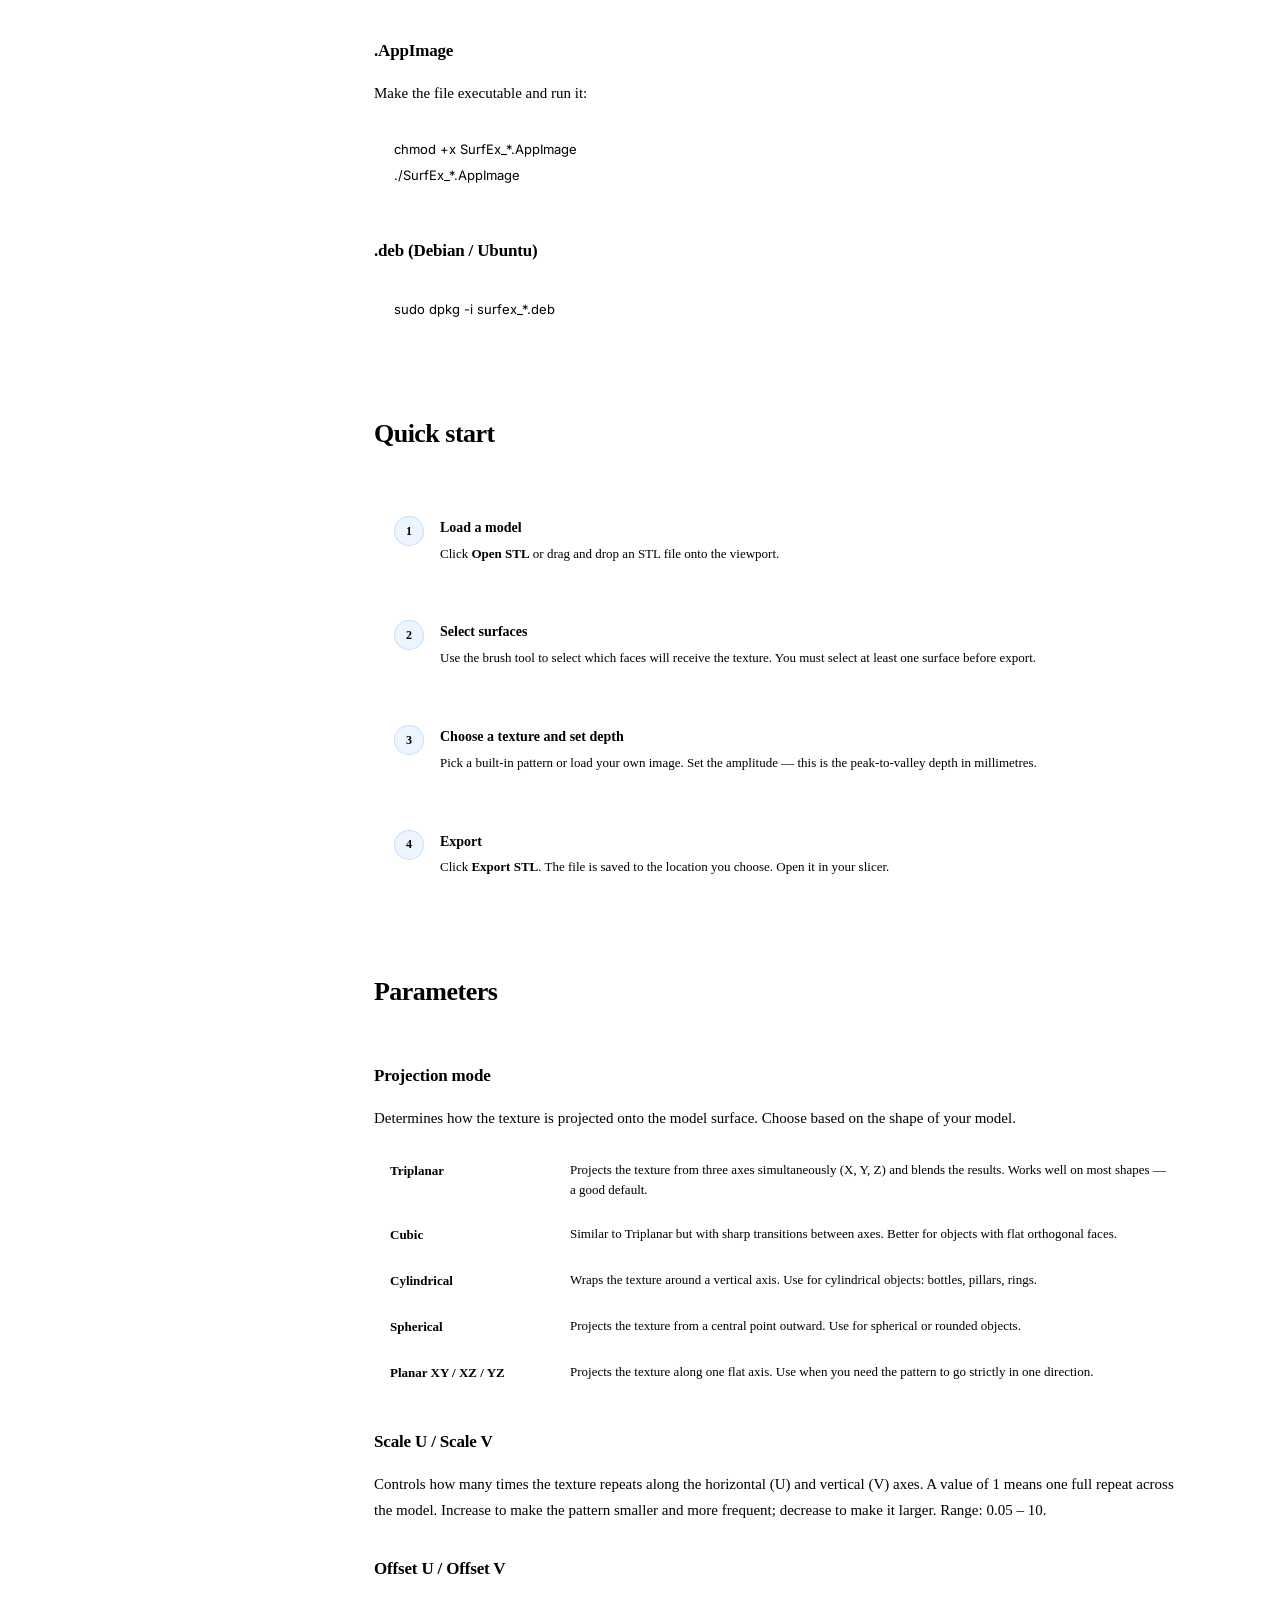
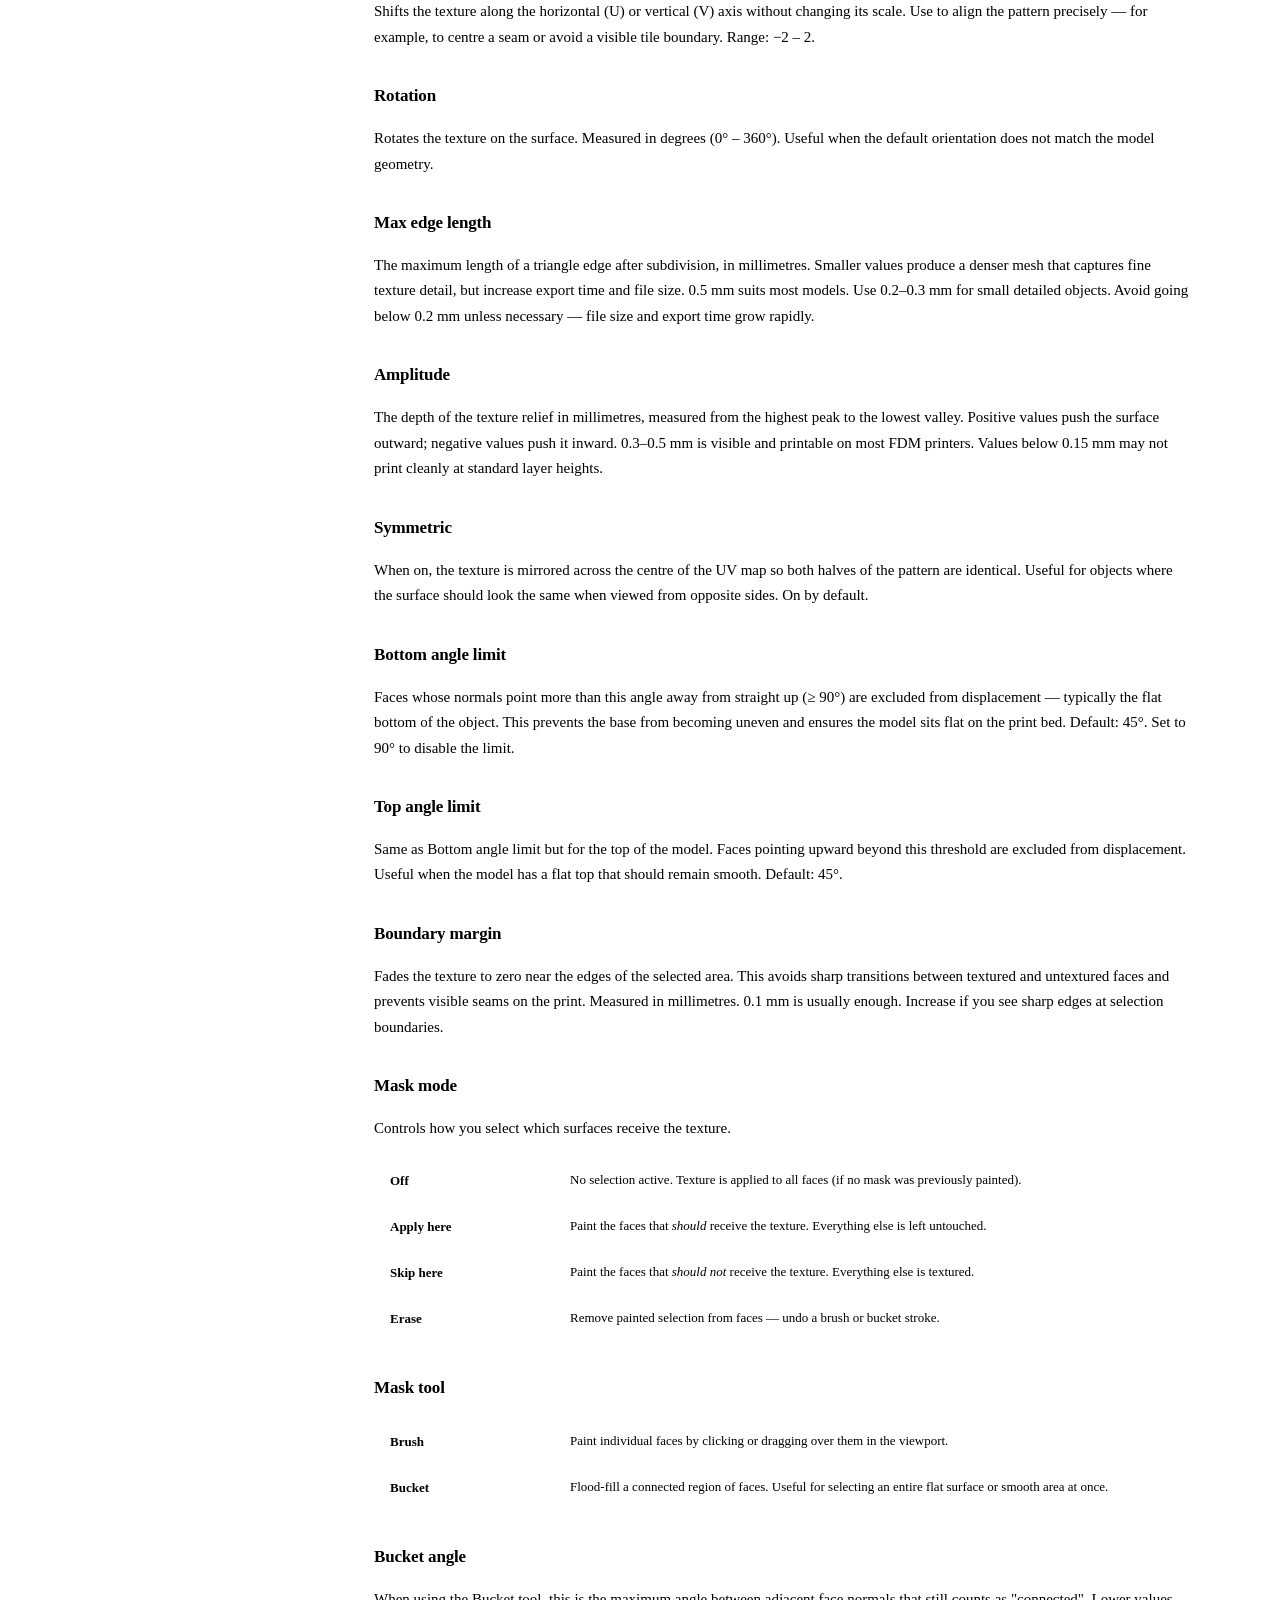
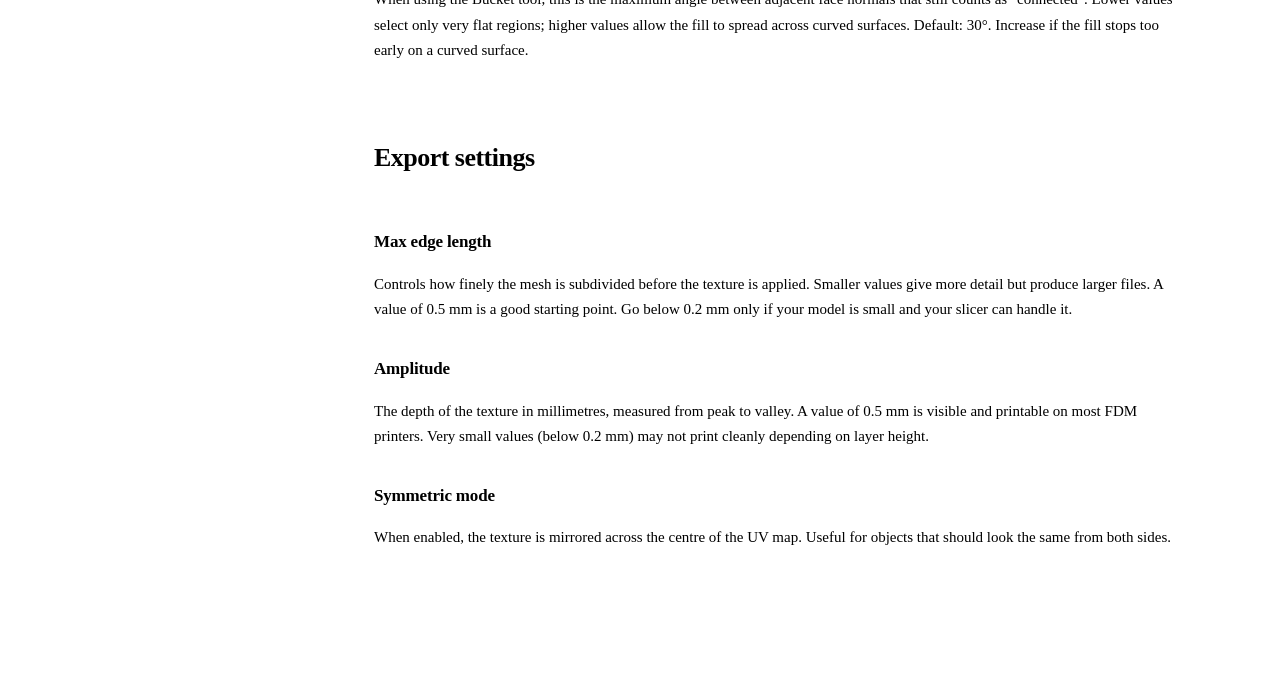
==== commit f11a1818: "Update site" ====
--- a/docs.html
+++ b/docs.html
@@ -1,714 +1,1023 @@
-<!DOCTYPE html>
+<!doctype html>
 <html lang="en">
-<head>
-  <meta charset="UTF-8" />
-  <meta name="viewport" content="width=device-width, initial-scale=1.0" />
-  <title>SurfEx — Documentation</title>
-  <link rel="preconnect" href="https://fonts.googleapis.com" />
-  <link rel="preconnect" href="https://fonts.gstatic.com" crossorigin />
-  <link href="https://fonts.googleapis.com/css2?family=Inter:wght@300;400;500;600;700&display=swap" rel="stylesheet" />
-  <style>
-    *, *::before, *::after { box-sizing: border-box; margin: 0; padding: 0; }
-
-    :root {
-      --bg:      #060810;
-      --surface: #0d1020;
-      --surface2:#131728;
-      --border:  #1a2040;
-      --border2: #232c50;
-      --accent:  #4d9cf8;
-      --warm:    #ff7849;
-      --text:    #dde4f0;
-      --muted:   #4e5870;
-      --muted2:  #7d8aaa;
-      --green:   #4ade80;
-      --yellow:  #fbbf24;
-    }
-
-    html { scroll-behavior: smooth; }
-
-    body {
-      background: var(--bg);
-      color: var(--text);
-      font-family: 'Inter', sans-serif;
-      font-size: 15px;
-      line-height: 1.7;
-    }
-
-    /* ── NAV ── */
-    nav {
-      position: sticky;
-      top: 0;
-      z-index: 100;
-      height: 60px;
-      display: flex;
-      align-items: center;
-      justify-content: space-between;
-      padding: 0 48px;
-      background: rgba(6,8,16,.9);
-      backdrop-filter: blur(16px);
-      border-bottom: 1px solid var(--border);
-    }
-
-    .nav-left { display: flex; align-items: center; gap: 8px; }
-
-    .nav-logo {
-      font-weight: 700;
-      font-size: 16px;
-      background: linear-gradient(120deg, var(--accent), #a78bfa);
-      -webkit-background-clip: text;
-      -webkit-text-fill-color: transparent;
-      background-clip: text;
-      text-decoration: none;
-    }
-
-    .nav-sep { color: var(--border2); }
-    .nav-page { font-size: 14px; color: var(--muted2); }
-
-    .lang-toggle {
-      display: flex;
-      background: var(--surface);
-      border: 1px solid var(--border);
-      border-radius: 8px;
-      overflow: hidden;
-    }
-    .lang-btn {
-      background: none; border: none;
-      color: var(--muted2);
-      font-family: 'Inter', sans-serif;
-      font-size: 12px;
-      padding: 5px 13px;
-      cursor: pointer;
-      transition: all .15s;
-    }
-    .lang-btn.active { background: var(--border2); color: var(--text); }
-
-    /* ── LAYOUT ── */
-    .layout {
-      display: grid;
-      grid-template-columns: 220px 1fr;
-      max-width: 1100px;
-      margin: 0 auto;
-      padding: 48px 24px;
-      gap: 64px;
-      align-items: start;
-    }
-
-    /* ── SIDEBAR ── */
-    .sidebar {
-      position: sticky;
-      top: 80px;
-    }
-
-    .sidebar-section { margin-bottom: 32px; }
-
-    .sidebar-label {
-      font-size: 11px;
-      font-weight: 600;
-      letter-spacing: .08em;
-      text-transform: uppercase;
-      color: var(--muted);
-      margin-bottom: 8px;
-    }
-
-    .sidebar-links { list-style: none; display: flex; flex-direction: column; gap: 2px; }
-
-    .sidebar-links a {
-      display: block;
-      font-size: 13px;
-      color: var(--muted2);
-      text-decoration: none;
-      padding: 5px 10px;
-      border-radius: 6px;
-      border-left: 2px solid transparent;
-      transition: all .15s;
-    }
-    .sidebar-links a:hover { color: var(--text); background: var(--surface); }
-    .sidebar-links a.active { color: var(--accent); border-left-color: var(--accent); background: rgba(77,156,248,.06); }
-
-    /* ── CONTENT ── */
-    .content { min-width: 0; }
-
-    .doc-section { margin-bottom: 72px; }
-
-    h2 {
-      font-size: 26px;
-      font-weight: 700;
-      letter-spacing: -.02em;
-      margin-bottom: 24px;
-      padding-bottom: 16px;
-      border-bottom: 1px solid var(--border);
-    }
-
-    h3 {
-      font-size: 17px;
-      font-weight: 600;
-      letter-spacing: -.01em;
-      margin: 32px 0 12px;
-    }
-
-    p { color: var(--muted2); margin-bottom: 16px; }
-    p strong { color: var(--text); font-weight: 500; }
-
-    /* ── STEPS ── */
-    .steps { display: flex; flex-direction: column; gap: 16px; margin: 20px 0; }
-
-    .step {
-      display: flex;
-      gap: 16px;
-      padding: 20px;
-      background: var(--surface);
-      border: 1px solid var(--border);
-      border-radius: 12px;
-    }
-
-    .step-num {
-      flex-shrink: 0;
-      width: 28px; height: 28px;
-      border-radius: 50%;
-      background: rgba(77,156,248,.1);
-      border: 1px solid rgba(77,156,248,.25);
-      color: var(--accent);
-      font-size: 12px;
-      font-weight: 600;
-      display: flex; align-items: center; justify-content: center;
-    }
-
-    .step-body { flex: 1; }
-    .step-title { font-size: 14px; font-weight: 600; color: var(--text); margin-bottom: 4px; }
-    .step-desc { font-size: 13px; color: var(--muted2); line-height: 1.6; margin: 0; }
-
-    /* ── CALLOUT ── */
-    .callout {
-      display: flex;
-      gap: 14px;
-      padding: 16px 20px;
-      border-radius: 10px;
-      margin: 20px 0;
-      font-size: 13px;
-      line-height: 1.6;
-    }
-    .callout.warn {
-      background: rgba(251,191,36,.06);
-      border: 1px solid rgba(251,191,36,.2);
-      color: #d4a843;
-    }
-    .callout.info {
-      background: rgba(77,156,248,.06);
-      border: 1px solid rgba(77,156,248,.2);
-      color: var(--muted2);
-    }
-    .callout-icon { flex-shrink: 0; font-size: 16px; line-height: 1.6; }
-    .callout strong { color: var(--text); font-weight: 600; }
-
-    /* ── CODE ── */
-    code {
-      font-family: 'Inter', monospace;
-      font-size: 12px;
-      background: var(--surface2);
-      border: 1px solid var(--border);
-      border-radius: 5px;
-      padding: 2px 7px;
-      color: var(--accent);
-    }
-
-    pre {
-      background: var(--surface);
-      border: 1px solid var(--border);
-      border-radius: 10px;
-      padding: 16px 20px;
-      margin: 16px 0;
-      overflow-x: auto;
-    }
-    pre code {
-      background: none;
-      border: none;
-      padding: 0;
-      font-size: 13px;
-      color: var(--text);
-    }
-
-    /* ── OS TABS ── */
-    .os-tabs { display: flex; gap: 8px; margin-bottom: 20px; }
-    .os-tab {
-      display: flex; align-items: center; gap: 8px;
-      padding: 8px 18px;
-      background: var(--surface);
-      border: 1px solid var(--border);
-      border-radius: 8px;
-      font-size: 13px;
-      font-weight: 500;
-      color: var(--muted2);
-      cursor: pointer;
-      transition: all .15s;
-    }
-    .os-tab.active { border-color: rgba(77,156,248,.4); color: var(--accent); background: rgba(77,156,248,.07); }
-    .os-panel { display: none; }
-    .os-panel.active { display: block; }
-
-    /* ── PARAM TABLE ── */
-    .param-table { margin: 16px 0 24px; border: 1px solid var(--border); border-radius: 10px; overflow: hidden; }
-    .param-row { display: grid; grid-template-columns: 180px 1fr; border-bottom: 1px solid var(--border); }
-    .param-row:last-child { border-bottom: none; }
-    .param-name { padding: 12px 16px; font-size: 13px; font-weight: 600; color: var(--text); background: var(--surface); border-right: 1px solid var(--border); }
-    .param-desc { padding: 12px 16px; font-size: 13px; color: var(--muted2); line-height: 1.55; }
-
-    /* ── RESPONSIVE ── */
-    @media (max-width: 720px) {
-      nav { padding: 0 20px; }
-      .layout { grid-template-columns: 1fr; gap: 32px; padding: 24px 20px; }
-      .sidebar { position: static; }
-    }
-  </style>
-</head>
-<body>
-
-<nav>
-  <div class="nav-left">
-    <a href="index.html" class="nav-logo">SurfEx</a>
-    <span class="nav-sep">/</span>
-    <span class="nav-page" data-i18n="nav_page">Documentation</span>
-  </div>
-  <div class="lang-toggle">
-    <button class="lang-btn active" data-lang="en" onclick="setLang('en')">EN</button>
-    <button class="lang-btn" data-lang="ru" onclick="setLang('ru')">RU</button>
-  </div>
-</nav>
-
-<div class="layout">
-  <!-- SIDEBAR -->
-  <aside class="sidebar">
-    <div class="sidebar-section">
-      <div class="sidebar-label" data-i18n="sb_install">Installation</div>
-      <ul class="sidebar-links">
-        <li><a href="#macos" data-i18n="sb_macos">macOS</a></li>
-        <li><a href="#windows" data-i18n="sb_windows">Windows</a></li>
-        <li><a href="#linux" data-i18n="sb_linux">Linux</a></li>
-      </ul>
-    </div>
-    <div class="sidebar-section">
-      <div class="sidebar-label" data-i18n="sb_usage">Usage</div>
-      <ul class="sidebar-links">
-        <li><a href="#quickstart" data-i18n="sb_quick">Quick start</a></li>
-        <li><a href="#params" data-i18n="sb_params">Parameters</a></li>
-        <li><a href="#export" data-i18n="sb_export">Export</a></li>
-      </ul>
-    </div>
-  </aside>
-
-  <!-- CONTENT -->
-  <main class="content">
-
-    <!-- macOS -->
-    <div class="doc-section" id="macos">
-      <h2 data-i18n="mac_title">macOS — Installation</h2>
-      <p data-i18n="mac_intro">SurfEx is not distributed through the Mac App Store, so macOS will show a security warning on first launch. Follow these steps:</p>
-
-      <div class="steps">
-        <div class="step">
-          <div class="step-num">1</div>
-          <div class="step-body">
-            <div class="step-title" data-i18n="mac_s1t">Open the DMG file</div>
-            <div class="step-desc" data-i18n="mac_s1d">Double-click the downloaded <code>.dmg</code> file and drag SurfEx to your Applications folder.</div>
+  <head>
+    <meta charset="UTF-8" />
+    <meta name="viewport" content="width=device-width, initial-scale=1.0" />
+    <title>SurfEx — Documentation</title>
+    <link rel="preconnect" href="https://fonts.googleapis.com" />
+    <link rel="preconnect" href="https://fonts.gstatic.com" crossorigin />
+    <link
+      href="https://fonts.googleapis.com/css2?family=Inter:wght@300;400;500;600;700&display=swap"
+      rel="stylesheet"
+    />
+    <link rel="stylesheet" href="style.css" />
+    <style>
+      body {
+        font-size: 15px;
+        line-height: 1.7;
+      }
+
+      /* ── NAV ── */
+      nav {
+        position: sticky;
+        top: 0;
+        background: rgba(6, 8, 16, 0.9);
+        backdrop-filter: blur(16px);
+      }
+
+      .nav-left {
+        display: flex;
+        align-items: center;
+        gap: 8px;
+      }
+
+      .nav-sep {
+        color: var(--border2);
+      }
+      .nav-page {
+        font-size: 14px;
+        color: var(--muted2);
+      }
+
+      /* ── LAYOUT ── */
+      .layout {
+        display: grid;
+        grid-template-columns: 220px 1fr;
+        max-width: 1100px;
+        margin: 0 auto;
+        padding: 48px 24px;
+        gap: 64px;
+        align-items: start;
+      }
+
+      /* ── SIDEBAR ── */
+      .sidebar {
+        position: sticky;
+        top: 80px;
+      }
+
+      .sidebar-section {
+        margin-bottom: 32px;
+      }
+
+      .sidebar-label {
+        font-size: 11px;
+        font-weight: 600;
+        letter-spacing: 0.08em;
+        text-transform: uppercase;
+        color: var(--muted);
+        margin-bottom: 8px;
+      }
+
+      .sidebar-links {
+        list-style: none;
+        display: flex;
+        flex-direction: column;
+        gap: 2px;
+      }
+
+      .sidebar-links a {
+        display: block;
+        font-size: 13px;
+        color: var(--muted2);
+        text-decoration: none;
+        padding: 5px 10px;
+        border-radius: 6px;
+        border-left: 2px solid transparent;
+        transition: all 0.15s;
+      }
+      .sidebar-links a:hover {
+        color: var(--text);
+        background: var(--surface);
+      }
+      .sidebar-links a.active {
+        color: var(--accent);
+        border-left-color: var(--accent);
+        background: rgba(77, 156, 248, 0.06);
+      }
+
+      /* ── CONTENT ── */
+      .content {
+        min-width: 0;
+      }
+
+      .doc-section {
+        margin-bottom: 72px;
+      }
+
+      h2 {
+        font-size: 26px;
+        font-weight: 700;
+        letter-spacing: -0.02em;
+        margin-bottom: 24px;
+        padding-bottom: 16px;
+        border-bottom: 1px solid var(--border);
+      }
+
+      h3 {
+        font-size: 17px;
+        font-weight: 600;
+        letter-spacing: -0.01em;
+        margin: 32px 0 12px;
+      }
+
+      p {
+        color: var(--muted2);
+        margin-bottom: 16px;
+      }
+      p strong {
+        color: var(--text);
+        font-weight: 500;
+      }
+
+      /* ── STEPS ── */
+      .steps {
+        display: flex;
+        flex-direction: column;
+        gap: 16px;
+        margin: 20px 0;
+      }
+
+      .step {
+        display: flex;
+        gap: 16px;
+        padding: 20px;
+        background: var(--surface);
+        border: 1px solid var(--border);
+        border-radius: 12px;
+      }
+
+      .step-num {
+        flex-shrink: 0;
+        width: 28px;
+        height: 28px;
+        border-radius: 50%;
+        background: rgba(77, 156, 248, 0.1);
+        border: 1px solid rgba(77, 156, 248, 0.25);
+        color: var(--accent);
+        font-size: 12px;
+        font-weight: 600;
+        display: flex;
+        align-items: center;
+        justify-content: center;
+      }
+
+      .step-body {
+        flex: 1;
+      }
+      .step-title {
+        font-size: 14px;
+        font-weight: 600;
+        color: var(--text);
+        margin-bottom: 4px;
+      }
+      .step-desc {
+        font-size: 13px;
+        color: var(--muted2);
+        line-height: 1.6;
+        margin: 0;
+      }
+
+      /* ── CALLOUT ── */
+      .callout {
+        display: flex;
+        gap: 14px;
+        padding: 16px 20px;
+        border-radius: 10px;
+        margin: 20px 0;
+        font-size: 13px;
+        line-height: 1.6;
+      }
+      .callout.warn {
+        background: rgba(251, 191, 36, 0.06);
+        border: 1px solid rgba(251, 191, 36, 0.2);
+        color: #d4a843;
+      }
+      .callout.info {
+        background: rgba(77, 156, 248, 0.06);
+        border: 1px solid rgba(77, 156, 248, 0.2);
+        color: var(--muted2);
+      }
+      .callout-icon {
+        flex-shrink: 0;
+        font-size: 16px;
+        line-height: 1.6;
+      }
+      .callout strong {
+        color: var(--text);
+        font-weight: 600;
+      }
+
+      /* ── CODE ── */
+      code {
+        font-family: "Inter", monospace;
+        font-size: 12px;
+        background: var(--surface2);
+        border: 1px solid var(--border);
+        border-radius: 5px;
+        padding: 2px 7px;
+        color: var(--accent);
+      }
+
+      pre {
+        background: var(--surface);
+        border: 1px solid var(--border);
+        border-radius: 10px;
+        padding: 16px 20px;
+        margin: 16px 0;
+        overflow-x: auto;
+      }
+      pre code {
+        background: none;
+        border: none;
+        padding: 0;
+        font-size: 13px;
+        color: var(--text);
+      }
+
+      /* ── OS TABS ── */
+      .os-tabs {
+        display: flex;
+        gap: 8px;
+        margin-bottom: 20px;
+      }
+      .os-tab {
+        display: flex;
+        align-items: center;
+        gap: 8px;
+        padding: 8px 18px;
+        background: var(--surface);
+        border: 1px solid var(--border);
+        border-radius: 8px;
+        font-size: 13px;
+        font-weight: 500;
+        color: var(--muted2);
+        cursor: pointer;
+        transition: all 0.15s;
+      }
+      .os-tab.active {
+        border-color: rgba(77, 156, 248, 0.4);
+        color: var(--accent);
+        background: rgba(77, 156, 248, 0.07);
+      }
+      .os-panel {
+        display: none;
+      }
+      .os-panel.active {
+        display: block;
+      }
+
+      /* ── PARAM TABLE ── */
+      .param-table {
+        margin: 16px 0 24px;
+        border: 1px solid var(--border);
+        border-radius: 10px;
+        overflow: hidden;
+      }
+      .param-row {
+        display: grid;
+        grid-template-columns: 180px 1fr;
+        border-bottom: 1px solid var(--border);
+      }
+      .param-row:last-child {
+        border-bottom: none;
+      }
+      .param-name {
+        padding: 12px 16px;
+        font-size: 13px;
+        font-weight: 600;
+        color: var(--text);
+        background: var(--surface);
+        border-right: 1px solid var(--border);
+      }
+      .param-desc {
+        padding: 12px 16px;
+        font-size: 13px;
+        color: var(--muted2);
+        line-height: 1.55;
+      }
+
+      /* ── RESPONSIVE ── */
+      @media (max-width: 720px) {
+        nav {
+          padding: 0 20px;
+        }
+        .layout {
+          grid-template-columns: 1fr;
+          gap: 32px;
+          padding: 24px 20px;
+        }
+        .sidebar {
+          position: static;
+        }
+      }
+    </style>
+
+    <!-- Yandex.Metrika counter -->
+    <script type="text/javascript">
+      (function (m, e, t, r, i, k, a) {
+        m[i] =
+          m[i] ||
+          function () {
+            (m[i].a = m[i].a || []).push(arguments);
+          };
+        m[i].l = 1 * new Date();
+        for (var j = 0; j < document.scripts.length; j++) {
+          if (document.scripts[j].src === r) {
+            return;
+          }
+        }
+        ((k = e.createElement(t)),
+          (a = e.getElementsByTagName(t)[0]),
+          (k.async = 1),
+          (k.src = r),
+          a.parentNode.insertBefore(k, a));
+      })(window, document, "script", "https://mc.yandex.ru/metrika/tag.js?id=108484360", "ym");
+
+      ym(108484360, "init", {
+        ssr: true,
+        webvisor: true,
+        clickmap: true,
+        ecommerce: "dataLayer",
+        referrer: document.referrer,
+        url: location.href,
+        accurateTrackBounce: true,
+        trackLinks: true,
+      });
+    </script>
+    <noscript
+      ><div>
+        <img
+          src="https://mc.yandex.ru/watch/108484360"
+          style="position: absolute; left: -9999px"
+          alt=""
+        /></div
+    ></noscript>
+    <!-- /Yandex.Metrika counter -->
+  </head>
+  <body>
+    <nav>
+      <div class="nav-left">
+        <a href="index.html" class="nav-logo">SurfEx</a>
+        <span class="nav-sep">/</span>
+        <span class="nav-page" data-i18n="nav_page">Documentation</span>
+      </div>
+      <div class="lang-toggle">
+        <button class="lang-btn active" data-lang="en" onclick="setLang('en')">EN</button>
+        <button class="lang-btn" data-lang="ru" onclick="setLang('ru')">RU</button>
+      </div>
+    </nav>
+
+    <div class="layout">
+      <!-- SIDEBAR -->
+      <aside class="sidebar">
+        <div class="sidebar-section">
+          <div class="sidebar-label" data-i18n="sb_install">Installation</div>
+          <ul class="sidebar-links">
+            <li><a href="#macos" data-i18n="sb_macos">macOS</a></li>
+            <li><a href="#windows" data-i18n="sb_windows">Windows</a></li>
+            <li><a href="#linux" data-i18n="sb_linux">Linux</a></li>
+          </ul>
+        </div>
+        <div class="sidebar-section">
+          <div class="sidebar-label" data-i18n="sb_usage">Usage</div>
+          <ul class="sidebar-links">
+            <li><a href="#quickstart" data-i18n="sb_quick">Quick start</a></li>
+            <li><a href="#params" data-i18n="sb_params">Parameters</a></li>
+            <li><a href="#export" data-i18n="sb_export">Export</a></li>
+          </ul>
+        </div>
+      </aside>
+
+      <!-- CONTENT -->
+      <main class="content">
+        <!-- macOS -->
+        <div class="doc-section" id="macos">
+          <h2 data-i18n="mac_title">macOS — Installation</h2>
+          <p data-i18n="mac_intro">
+            SurfEx is not distributed through the Mac App Store, so macOS will show a security
+            warning on first launch. Follow these steps:
+          </p>
+
+          <div class="steps">
+            <div class="step">
+              <div class="step-num">1</div>
+              <div class="step-body">
+                <div class="step-title" data-i18n="mac_s1t">Open the DMG file</div>
+                <div class="step-desc" data-i18n="mac_s1d">
+                  Double-click the downloaded <code>.dmg</code> file and drag SurfEx to your
+                  Applications folder.
+                </div>
+              </div>
+            </div>
+            <div class="step">
+              <div class="step-num">2</div>
+              <div class="step-body">
+                <div class="step-title" data-i18n="mac_s2t">Right-click to open</div>
+                <div class="step-desc" data-i18n="mac_s2d">
+                  In Finder, right-click (or Control-click) on SurfEx and choose
+                  <strong>Open</strong>. Do not double-click — macOS will block it.
+                </div>
+              </div>
+            </div>
+            <div class="step">
+              <div class="step-num">3</div>
+              <div class="step-body">
+                <div class="step-title" data-i18n="mac_s3t">Confirm in the dialog</div>
+                <div class="step-desc" data-i18n="mac_s3d">
+                  A dialog will appear saying the app is from an unidentified developer. Click
+                  <strong>Open</strong> to proceed. You only need to do this once.
+                </div>
+              </div>
+            </div>
+          </div>
+
+          <div class="callout warn">
+            <span class="callout-icon">⚠️</span>
+            <span data-i18n="mac_warn"
+              >If the dialog only shows <strong>Cancel</strong> and no Open button, go to
+              <strong>System Settings → Privacy &amp; Security</strong> and click
+              <strong>Open Anyway</strong> next to the SurfEx entry.</span
+            >
+          </div>
+
+          <h3 data-i18n="mac_alt_title">Alternative: terminal command</h3>
+          <p data-i18n="mac_alt_desc">
+            If the steps above don't work, remove the quarantine flag manually:
+          </p>
+          <pre><code>xattr -cr /Applications/SurfEx.app</code></pre>
+          <p data-i18n="mac_alt_after">
+            After running this command, launch SurfEx normally by double-clicking.
+          </p>
+        </div>
+
+        <!-- Windows -->
+        <div class="doc-section" id="windows">
+          <h2 data-i18n="win_title">Windows — Installation</h2>
+          <p data-i18n="win_intro">
+            Windows SmartScreen may show a warning when you run the installer. This is expected for
+            apps distributed outside the Microsoft Store.
+          </p>
+
+          <div class="steps">
+            <div class="step">
+              <div class="step-num">1</div>
+              <div class="step-body">
+                <div class="step-title" data-i18n="win_s1t">Run the installer</div>
+                <div class="step-desc" data-i18n="win_s1d">
+                  Double-click the downloaded <code>.msi</code> file.
+                </div>
+              </div>
+            </div>
+            <div class="step">
+              <div class="step-num">2</div>
+              <div class="step-body">
+                <div class="step-title" data-i18n="win_s2t">Click "More info"</div>
+                <div class="step-desc" data-i18n="win_s2d">
+                  If SmartScreen appears saying "Windows protected your PC", click
+                  <strong>More info</strong> in the dialog.
+                </div>
+              </div>
+            </div>
+            <div class="step">
+              <div class="step-num">3</div>
+              <div class="step-body">
+                <div class="step-title" data-i18n="win_s3t">Click "Run anyway"</div>
+                <div class="step-desc" data-i18n="win_s3d">
+                  The <strong>Run anyway</strong> button will appear. Click it to proceed with the
+                  installation.
+                </div>
+              </div>
+            </div>
+          </div>
+
+          <div class="callout info">
+            <span class="callout-icon">ℹ️</span>
+            <span data-i18n="win_info"
+              >This warning appears because SurfEx does not have a paid Microsoft code signing
+              certificate. The app itself is safe.</span
+            >
           </div>
         </div>
-        <div class="step">
-          <div class="step-num">2</div>
-          <div class="step-body">
-            <div class="step-title" data-i18n="mac_s2t">Right-click to open</div>
-            <div class="step-desc" data-i18n="mac_s2d">In Finder, right-click (or Control-click) on SurfEx and choose <strong>Open</strong>. Do not double-click — macOS will block it.</div>
+
+        <!-- Linux -->
+        <div class="doc-section" id="linux">
+          <h2 data-i18n="lnx_title">Linux — Installation</h2>
+
+          <h3>.AppImage</h3>
+          <p data-i18n="lnx_appimage_desc">Make the file executable and run it:</p>
+          <pre><code>chmod +x SurfEx_*.AppImage
+./SurfEx_*.AppImage</code></pre>
+
+          <h3>.deb (Debian / Ubuntu)</h3>
+          <pre><code>sudo dpkg -i surfex_*.deb</code></pre>
+        </div>
+
+        <!-- Quick start -->
+        <div class="doc-section" id="quickstart">
+          <h2 data-i18n="qs_title">Quick start</h2>
+
+          <div class="steps">
+            <div class="step">
+              <div class="step-num">1</div>
+              <div class="step-body">
+                <div class="step-title" data-i18n="qs_s1t">Load a model</div>
+                <div class="step-desc" data-i18n="qs_s1d">
+                  Click <strong>Open STL</strong> or drag and drop an STL file onto the viewport.
+                </div>
+              </div>
+            </div>
+            <div class="step">
+              <div class="step-num">2</div>
+              <div class="step-body">
+                <div class="step-title" data-i18n="qs_s2t">Select surfaces</div>
+                <div class="step-desc" data-i18n="qs_s2d">
+                  Use the brush tool to select which faces will receive the texture. You must select
+                  at least one surface before export.
+                </div>
+              </div>
+            </div>
+            <div class="step">
+              <div class="step-num">3</div>
+              <div class="step-body">
+                <div class="step-title" data-i18n="qs_s3t">Choose a texture and set depth</div>
+                <div class="step-desc" data-i18n="qs_s3d">
+                  Pick a built-in pattern or load your own image. Set the amplitude — this is the
+                  peak-to-valley depth in millimetres.
+                </div>
+              </div>
+            </div>
+            <div class="step">
+              <div class="step-num">4</div>
+              <div class="step-body">
+                <div class="step-title" data-i18n="qs_s4t">Export</div>
+                <div class="step-desc" data-i18n="qs_s4d">
+                  Click <strong>Export STL</strong>. The file is saved to the location you choose.
+                  Open it in your slicer.
+                </div>
+              </div>
+            </div>
           </div>
         </div>
-        <div class="step">
-          <div class="step-num">3</div>
-          <div class="step-body">
-            <div class="step-title" data-i18n="mac_s3t">Confirm in the dialog</div>
-            <div class="step-desc" data-i18n="mac_s3d">A dialog will appear saying the app is from an unidentified developer. Click <strong>Open</strong> to proceed. You only need to do this once.</div>
+
+        <!-- Parameters -->
+        <div class="doc-section" id="params">
+          <h2 data-i18n="par_title">Parameters</h2>
+
+          <h3 data-i18n="par_mapping_h">Projection mode</h3>
+          <p data-i18n="par_mapping_d"></p>
+          <div class="param-table">
+            <div class="param-row">
+              <span class="param-name">Triplanar</span
+              ><span class="param-desc" data-i18n="par_m_triplanar"></span>
+            </div>
+            <div class="param-row">
+              <span class="param-name">Cubic</span
+              ><span class="param-desc" data-i18n="par_m_cubic"></span>
+            </div>
+            <div class="param-row">
+              <span class="param-name">Cylindrical</span
+              ><span class="param-desc" data-i18n="par_m_cylindrical"></span>
+            </div>
+            <div class="param-row">
+              <span class="param-name">Spherical</span
+              ><span class="param-desc" data-i18n="par_m_spherical"></span>
+            </div>
+            <div class="param-row">
+              <span class="param-name">Planar XY / XZ / YZ</span
+              ><span class="param-desc" data-i18n="par_m_planar"></span>
+            </div>
           </div>
+
+          <h3 data-i18n="par_scale_h">Scale U / Scale V</h3>
+          <p data-i18n="par_scale_d"></p>
+
+          <h3 data-i18n="par_offset_h">Offset U / Offset V</h3>
+          <p data-i18n="par_offset_d"></p>
+
+          <h3 data-i18n="par_rotation_h">Rotation</h3>
+          <p data-i18n="par_rotation_d"></p>
+
+          <h3 data-i18n="par_edge_h">Max edge length</h3>
+          <p data-i18n="par_edge_d"></p>
+
+          <h3 data-i18n="par_amp_h">Amplitude</h3>
+          <p data-i18n="par_amp_d"></p>
+
+          <h3 data-i18n="par_sym_h">Symmetric</h3>
+          <p data-i18n="par_sym_d"></p>
+
+          <h3 data-i18n="par_bottom_h">Bottom angle limit</h3>
+          <p data-i18n="par_bottom_d"></p>
+
+          <h3 data-i18n="par_top_h">Top angle limit</h3>
+          <p data-i18n="par_top_d"></p>
+
+          <h3 data-i18n="par_margin_h">Boundary margin</h3>
+          <p data-i18n="par_margin_d"></p>
+
+          <h3 data-i18n="par_mask_h">Mask mode</h3>
+          <p data-i18n="par_mask_d"></p>
+          <div class="param-table">
+            <div class="param-row">
+              <span class="param-name" data-i18n="par_mask_off_n">Off</span
+              ><span class="param-desc" data-i18n="par_mask_off_d"></span>
+            </div>
+            <div class="param-row">
+              <span class="param-name" data-i18n="par_mask_inc_n">Apply here</span
+              ><span class="param-desc" data-i18n="par_mask_inc_d"></span>
+            </div>
+            <div class="param-row">
+              <span class="param-name" data-i18n="par_mask_exc_n">Skip here</span
+              ><span class="param-desc" data-i18n="par_mask_exc_d"></span>
+            </div>
+            <div class="param-row">
+              <span class="param-name" data-i18n="par_mask_era_n">Erase</span
+              ><span class="param-desc" data-i18n="par_mask_era_d"></span>
+            </div>
+          </div>
+
+          <h3 data-i18n="par_tool_h">Mask tool</h3>
+          <div class="param-table">
+            <div class="param-row">
+              <span class="param-name" data-i18n="par_tool_brush_n">Brush</span
+              ><span class="param-desc" data-i18n="par_tool_brush_d"></span>
+            </div>
+            <div class="param-row">
+              <span class="param-name" data-i18n="par_tool_bucket_n">Bucket</span
+              ><span class="param-desc" data-i18n="par_tool_bucket_d"></span>
+            </div>
+          </div>
+
+          <h3 data-i18n="par_bucket_h">Bucket angle</h3>
+          <p data-i18n="par_bucket_d"></p>
         </div>
-      </div>
-
-      <div class="callout warn">
-        <span class="callout-icon">⚠️</span>
-        <span data-i18n="mac_warn">If the dialog only shows <strong>Cancel</strong> and no Open button, go to <strong>System Settings → Privacy &amp; Security</strong> and click <strong>Open Anyway</strong> next to the SurfEx entry.</span>
-      </div>
-
-      <h3 data-i18n="mac_alt_title">Alternative: terminal command</h3>
-      <p data-i18n="mac_alt_desc">If the steps above don't work, remove the quarantine flag manually:</p>
-      <pre><code>xattr -cr /Applications/SurfEx.app</code></pre>
-      <p data-i18n="mac_alt_after">After running this command, launch SurfEx normally by double-clicking.</p>
+
+        <!-- Export -->
+        <div class="doc-section" id="export">
+          <h2 data-i18n="exp_title">Export settings</h2>
+
+          <h3 data-i18n="exp_edge_t">Max edge length</h3>
+          <p data-i18n="exp_edge_d">
+            Controls how finely the mesh is subdivided before the texture is applied. Smaller values
+            give more detail but produce larger files. A value of <strong>0.5 mm</strong> is a good
+            starting point. Go below <strong>0.2 mm</strong> only if your model is small and your
+            slicer can handle it.
+          </p>
+
+          <h3 data-i18n="exp_amp_t">Amplitude</h3>
+          <p data-i18n="exp_amp_d">
+            The depth of the texture in millimetres, measured from peak to valley. A value of
+            <strong>0.5 mm</strong> is visible and printable on most FDM printers. Very small values
+            (below 0.2 mm) may not print cleanly depending on layer height.
+          </p>
+
+          <h3 data-i18n="exp_sym_t">Symmetric mode</h3>
+          <p data-i18n="exp_sym_d">
+            When enabled, the texture is mirrored across the centre of the UV map. Useful for
+            objects that should look the same from both sides.
+          </p>
+        </div>
+      </main>
     </div>
 
-    <!-- Windows -->
-    <div class="doc-section" id="windows">
-      <h2 data-i18n="win_title">Windows — Installation</h2>
-      <p data-i18n="win_intro">Windows SmartScreen may show a warning when you run the installer. This is expected for apps distributed outside the Microsoft Store.</p>
-
-      <div class="steps">
-        <div class="step">
-          <div class="step-num">1</div>
-          <div class="step-body">
-            <div class="step-title" data-i18n="win_s1t">Run the installer</div>
-            <div class="step-desc" data-i18n="win_s1d">Double-click the downloaded <code>.msi</code> file.</div>
-          </div>
-        </div>
-        <div class="step">
-          <div class="step-num">2</div>
-          <div class="step-body">
-            <div class="step-title" data-i18n="win_s2t">Click "More info"</div>
-            <div class="step-desc" data-i18n="win_s2d">If SmartScreen appears saying "Windows protected your PC", click <strong>More info</strong> in the dialog.</div>
-          </div>
-        </div>
-        <div class="step">
-          <div class="step-num">3</div>
-          <div class="step-body">
-            <div class="step-title" data-i18n="win_s3t">Click "Run anyway"</div>
-            <div class="step-desc" data-i18n="win_s3d">The <strong>Run anyway</strong> button will appear. Click it to proceed with the installation.</div>
-          </div>
-        </div>
-      </div>
-
-      <div class="callout info">
-        <span class="callout-icon">ℹ️</span>
-        <span data-i18n="win_info">This warning appears because SurfEx does not have a paid Microsoft code signing certificate. The app itself is safe.</span>
-      </div>
-    </div>
-
-    <!-- Linux -->
-    <div class="doc-section" id="linux">
-      <h2 data-i18n="lnx_title">Linux — Installation</h2>
-
-      <h3>.AppImage</h3>
-      <p data-i18n="lnx_appimage_desc">Make the file executable and run it:</p>
-      <pre><code>chmod +x SurfEx_*.AppImage
-./SurfEx_*.AppImage</code></pre>
-
-      <h3>.deb (Debian / Ubuntu)</h3>
-      <pre><code>sudo dpkg -i surfex_*.deb</code></pre>
-    </div>
-
-    <!-- Quick start -->
-    <div class="doc-section" id="quickstart">
-      <h2 data-i18n="qs_title">Quick start</h2>
-
-      <div class="steps">
-        <div class="step">
-          <div class="step-num">1</div>
-          <div class="step-body">
-            <div class="step-title" data-i18n="qs_s1t">Load a model</div>
-            <div class="step-desc" data-i18n="qs_s1d">Click <strong>Open STL</strong> or drag and drop an STL file onto the viewport.</div>
-          </div>
-        </div>
-        <div class="step">
-          <div class="step-num">2</div>
-          <div class="step-body">
-            <div class="step-title" data-i18n="qs_s2t">Select surfaces</div>
-            <div class="step-desc" data-i18n="qs_s2d">Use the brush tool to select which faces will receive the texture. You must select at least one surface before export.</div>
-          </div>
-        </div>
-        <div class="step">
-          <div class="step-num">3</div>
-          <div class="step-body">
-            <div class="step-title" data-i18n="qs_s3t">Choose a texture and set depth</div>
-            <div class="step-desc" data-i18n="qs_s3d">Pick a built-in pattern or load your own image. Set the amplitude — this is the peak-to-valley depth in millimetres.</div>
-          </div>
-        </div>
-        <div class="step">
-          <div class="step-num">4</div>
-          <div class="step-body">
-            <div class="step-title" data-i18n="qs_s4t">Export</div>
-            <div class="step-desc" data-i18n="qs_s4d">Click <strong>Export STL</strong>. The file is saved to the location you choose. Open it in your slicer.</div>
-          </div>
-        </div>
-      </div>
-    </div>
-
-    <!-- Parameters -->
-    <div class="doc-section" id="params">
-      <h2 data-i18n="par_title">Parameters</h2>
-
-      <h3 data-i18n="par_mapping_h">Projection mode</h3>
-      <p data-i18n="par_mapping_d"></p>
-      <div class="param-table">
-        <div class="param-row"><span class="param-name">Triplanar</span><span class="param-desc" data-i18n="par_m_triplanar"></span></div>
-        <div class="param-row"><span class="param-name">Cubic</span><span class="param-desc" data-i18n="par_m_cubic"></span></div>
-        <div class="param-row"><span class="param-name">Cylindrical</span><span class="param-desc" data-i18n="par_m_cylindrical"></span></div>
-        <div class="param-row"><span class="param-name">Spherical</span><span class="param-desc" data-i18n="par_m_spherical"></span></div>
-        <div class="param-row"><span class="param-name">Planar XY / XZ / YZ</span><span class="param-desc" data-i18n="par_m_planar"></span></div>
-      </div>
-
-      <h3 data-i18n="par_scale_h">Scale U / Scale V</h3>
-      <p data-i18n="par_scale_d"></p>
-
-      <h3 data-i18n="par_offset_h">Offset U / Offset V</h3>
-      <p data-i18n="par_offset_d"></p>
-
-      <h3 data-i18n="par_rotation_h">Rotation</h3>
-      <p data-i18n="par_rotation_d"></p>
-
-      <h3 data-i18n="par_edge_h">Max edge length</h3>
-      <p data-i18n="par_edge_d"></p>
-
-      <h3 data-i18n="par_amp_h">Amplitude</h3>
-      <p data-i18n="par_amp_d"></p>
-
-      <h3 data-i18n="par_sym_h">Symmetric</h3>
-      <p data-i18n="par_sym_d"></p>
-
-      <h3 data-i18n="par_bottom_h">Bottom angle limit</h3>
-      <p data-i18n="par_bottom_d"></p>
-
-      <h3 data-i18n="par_top_h">Top angle limit</h3>
-      <p data-i18n="par_top_d"></p>
-
-      <h3 data-i18n="par_margin_h">Boundary margin</h3>
-      <p data-i18n="par_margin_d"></p>
-
-      <h3 data-i18n="par_mask_h">Mask mode</h3>
-      <p data-i18n="par_mask_d"></p>
-      <div class="param-table">
-        <div class="param-row"><span class="param-name" data-i18n="par_mask_off_n">Off</span><span class="param-desc" data-i18n="par_mask_off_d"></span></div>
-        <div class="param-row"><span class="param-name" data-i18n="par_mask_inc_n">Apply here</span><span class="param-desc" data-i18n="par_mask_inc_d"></span></div>
-        <div class="param-row"><span class="param-name" data-i18n="par_mask_exc_n">Skip here</span><span class="param-desc" data-i18n="par_mask_exc_d"></span></div>
-        <div class="param-row"><span class="param-name" data-i18n="par_mask_era_n">Erase</span><span class="param-desc" data-i18n="par_mask_era_d"></span></div>
-      </div>
-
-      <h3 data-i18n="par_tool_h">Mask tool</h3>
-      <div class="param-table">
-        <div class="param-row"><span class="param-name" data-i18n="par_tool_brush_n">Brush</span><span class="param-desc" data-i18n="par_tool_brush_d"></span></div>
-        <div class="param-row"><span class="param-name" data-i18n="par_tool_bucket_n">Bucket</span><span class="param-desc" data-i18n="par_tool_bucket_d"></span></div>
-      </div>
-
-      <h3 data-i18n="par_bucket_h">Bucket angle</h3>
-      <p data-i18n="par_bucket_d"></p>
-    </div>
-
-    <!-- Export -->
-    <div class="doc-section" id="export">
-      <h2 data-i18n="exp_title">Export settings</h2>
-
-      <h3 data-i18n="exp_edge_t">Max edge length</h3>
-      <p data-i18n="exp_edge_d">Controls how finely the mesh is subdivided before the texture is applied. Smaller values give more detail but produce larger files. A value of <strong>0.5 mm</strong> is a good starting point. Go below <strong>0.2 mm</strong> only if your model is small and your slicer can handle it.</p>
-
-      <h3 data-i18n="exp_amp_t">Amplitude</h3>
-      <p data-i18n="exp_amp_d">The depth of the texture in millimetres, measured from peak to valley. A value of <strong>0.5 mm</strong> is visible and printable on most FDM printers. Very small values (below 0.2 mm) may not print cleanly depending on layer height.</p>
-
-      <h3 data-i18n="exp_sym_t">Symmetric mode</h3>
-      <p data-i18n="exp_sym_d">When enabled, the texture is mirrored across the centre of the UV map. Useful for objects that should look the same from both sides.</p>
-    </div>
-
-  </main>
-</div>
-
-<script>
-const t = {
-  en: {
-    nav_page:'Documentation',
-    sb_install:'Installation', sb_macos:'macOS', sb_windows:'Windows', sb_linux:'Linux',
-    sb_usage:'Usage', sb_quick:'Quick start', sb_export:'Export',
-
-    mac_title:'macOS — Installation',
-    mac_intro:'SurfEx is not distributed through the Mac App Store, so macOS will show a security warning on first launch. Follow these steps:',
-    mac_s1t:'Open the DMG file', mac_s1d:'Double-click the downloaded <code>.dmg</code> file and drag SurfEx to your Applications folder.',
-    mac_s2t:'Right-click to open', mac_s2d:'In Finder, right-click (or Control-click) on SurfEx and choose <strong>Open</strong>. Do not double-click — macOS will block it.',
-    mac_s3t:'Confirm in the dialog', mac_s3d:'A dialog will appear saying the app is from an unidentified developer. Click <strong>Open</strong> to proceed. You only need to do this once.',
-    mac_warn:'If the dialog only shows <strong>Cancel</strong> and no Open button, go to <strong>System Settings → Privacy &amp; Security</strong> and click <strong>Open Anyway</strong> next to the SurfEx entry.',
-    mac_alt_title:'Alternative: terminal command',
-    mac_alt_desc:'If the steps above don\'t work, remove the quarantine flag manually:',
-    mac_alt_after:'After running this command, launch SurfEx normally by double-clicking.',
-
-    win_title:'Windows — Installation',
-    win_intro:'Windows SmartScreen may show a warning when you run the installer. This is expected for apps distributed outside the Microsoft Store.',
-    win_s1t:'Run the installer', win_s1d:'Double-click the downloaded <code>.msi</code> file.',
-    win_s2t:'Click "More info"', win_s2d:'If SmartScreen appears saying "Windows protected your PC", click <strong>More info</strong> in the dialog.',
-    win_s3t:'Click "Run anyway"', win_s3d:'The <strong>Run anyway</strong> button will appear. Click it to proceed with the installation.',
-    win_info:'This warning appears because SurfEx does not have a paid Microsoft code signing certificate. The app itself is safe.',
-
-    lnx_title:'Linux — Installation',
-    lnx_appimage_desc:'Make the file executable and run it:',
-
-    qs_title:'Quick start',
-    qs_s1t:'Load a model', qs_s1d:'Click <strong>Open STL</strong> or drag and drop an STL file onto the viewport.',
-    qs_s2t:'Select surfaces', qs_s2d:'Use the brush tool to select which faces will receive the texture. You must select at least one surface before export.',
-    qs_s3t:'Choose a texture and set depth', qs_s3d:'Pick a built-in pattern or load your own image. Set the amplitude — this is the peak-to-valley depth in millimetres.',
-    qs_s4t:'Export', qs_s4d:'Click <strong>Export STL</strong>. The file is saved to the location you choose. Open it in your slicer.',
-
-    sb_params:'Parameters',
-
-    par_title:'Parameters',
-
-    par_mapping_h:'Projection mode',
-    par_mapping_d:'Determines how the texture is projected onto the model surface. Choose based on the shape of your model.',
-    par_m_triplanar:'Projects the texture from three axes simultaneously (X, Y, Z) and blends the results. Works well on most shapes — a good default.',
-    par_m_cubic:'Similar to Triplanar but with sharp transitions between axes. Better for objects with flat orthogonal faces.',
-    par_m_cylindrical:'Wraps the texture around a vertical axis. Use for cylindrical objects: bottles, pillars, rings.',
-    par_m_spherical:'Projects the texture from a central point outward. Use for spherical or rounded objects.',
-    par_m_planar:'Projects the texture along one flat axis. Use when you need the pattern to go strictly in one direction.',
-
-    par_scale_h:'Scale U / Scale V',
-    par_scale_d:'Controls how many times the texture repeats along the horizontal (U) and vertical (V) axes. A value of <strong>1</strong> means one full repeat across the model. Increase to make the pattern smaller and more frequent; decrease to make it larger. Range: 0.05 – 10.',
-
-    par_offset_h:'Offset U / Offset V',
-    par_offset_d:'Shifts the texture along the horizontal (U) or vertical (V) axis without changing its scale. Use to align the pattern precisely — for example, to centre a seam or avoid a visible tile boundary. Range: −2 – 2.',
-
-    par_rotation_h:'Rotation',
-    par_rotation_d:'Rotates the texture on the surface. Measured in degrees (0° – 360°). Useful when the default orientation does not match the model geometry.',
-
-    par_edge_h:'Max edge length',
-    par_edge_d:'The maximum length of a triangle edge after subdivision, in millimetres. Smaller values produce a denser mesh that captures fine texture detail, but increase export time and file size. <strong>0.5 mm</strong> suits most models. Use <strong>0.2–0.3 mm</strong> for small detailed objects. Avoid going below <strong>0.2 mm</strong> unless necessary — file size and export time grow rapidly.',
-
-    par_amp_h:'Amplitude',
-    par_amp_d:'The depth of the texture relief in millimetres, measured from the highest peak to the lowest valley. Positive values push the surface outward; negative values push it inward. <strong>0.3–0.5 mm</strong> is visible and printable on most FDM printers. Values below <strong>0.15 mm</strong> may not print cleanly at standard layer heights.',
-
-    par_sym_h:'Symmetric',
-    par_sym_d:'When on, the texture is mirrored across the centre of the UV map so both halves of the pattern are identical. Useful for objects where the surface should look the same when viewed from opposite sides. On by default.',
-
-    par_bottom_h:'Bottom angle limit',
-    par_bottom_d:'Faces whose normals point more than this angle away from straight up (≥ 90°) are excluded from displacement — typically the flat bottom of the object. This prevents the base from becoming uneven and ensures the model sits flat on the print bed. Default: <strong>45°</strong>. Set to <strong>90°</strong> to disable the limit.',
-
-    par_top_h:'Top angle limit',
-    par_top_d:'Same as Bottom angle limit but for the top of the model. Faces pointing upward beyond this threshold are excluded from displacement. Useful when the model has a flat top that should remain smooth. Default: <strong>45°</strong>.',
-
-    par_margin_h:'Boundary margin',
-    par_margin_d:'Fades the texture to zero near the edges of the selected area. This avoids sharp transitions between textured and untextured faces and prevents visible seams on the print. Measured in millimetres. <strong>0.1 mm</strong> is usually enough. Increase if you see sharp edges at selection boundaries.',
-
-    par_mask_h:'Mask mode',
-    par_mask_d:'Controls how you select which surfaces receive the texture.',
-    par_mask_off_n:'Off', par_mask_off_d:'No selection active. Texture is applied to all faces (if no mask was previously painted).',
-    par_mask_inc_n:'Apply here', par_mask_inc_d:'Paint the faces that <em>should</em> receive the texture. Everything else is left untouched.',
-    par_mask_exc_n:'Skip here', par_mask_exc_d:'Paint the faces that <em>should not</em> receive the texture. Everything else is textured.',
-    par_mask_era_n:'Erase', par_mask_era_d:'Remove painted selection from faces — undo a brush or bucket stroke.',
-
-    par_tool_h:'Mask tool',
-    par_tool_brush_n:'Brush', par_tool_brush_d:'Paint individual faces by clicking or dragging over them in the viewport.',
-    par_tool_bucket_n:'Bucket', par_tool_bucket_d:'Flood-fill a connected region of faces. Useful for selecting an entire flat surface or smooth area at once.',
-
-    par_bucket_h:'Bucket angle',
-    par_bucket_d:'When using the Bucket tool, this is the maximum angle between adjacent face normals that still counts as "connected". Lower values select only very flat regions; higher values allow the fill to spread across curved surfaces. Default: <strong>30°</strong>. Increase if the fill stops too early on a curved surface.',
-
-    exp_title:'Export settings',
-    exp_edge_t:'Max edge length', exp_edge_d:'Controls how finely the mesh is subdivided before the texture is applied. Smaller values give more detail but produce larger files. A value of <strong>0.5 mm</strong> is a good starting point. Go below <strong>0.2 mm</strong> only if your model is small and your slicer can handle it.',
-    exp_amp_t:'Amplitude', exp_amp_d:'The depth of the texture in millimetres, measured from peak to valley. A value of <strong>0.5 mm</strong> is visible and printable on most FDM printers. Very small values (below 0.2 mm) may not print cleanly depending on layer height.',
-    exp_sym_t:'Symmetric mode', exp_sym_d:'When enabled, the texture is mirrored across the centre of the UV map. Useful for objects that should look the same from both sides.',
-  },
-  ru: {
-    nav_page:'Документация',
-    sb_install:'Установка', sb_macos:'macOS', sb_windows:'Windows', sb_linux:'Linux',
-    sb_usage:'Использование', sb_quick:'Быстрый старт', sb_export:'Экспорт',
-
-    mac_title:'macOS — Установка',
-    mac_intro:'SurfEx распространяется не через Mac App Store, поэтому при первом запуске macOS покажет предупреждение безопасности. Следуйте инструкции:',
-    mac_s1t:'Откройте DMG-файл', mac_s1d:'Дважды щёлкните скачанный файл <code>.dmg</code> и перетащите SurfEx в папку «Программы».',
-    mac_s2t:'Откройте через правую кнопку', mac_s2d:'В Finder нажмите правой кнопкой (или Control+клик) на SurfEx и выберите <strong>Открыть</strong>. Не дважды щёлкайте — macOS заблокирует запуск.',
-    mac_s3t:'Подтвердите в диалоге', mac_s3d:'Появится диалог о неизвестном разработчике. Нажмите <strong>Открыть</strong>. Это нужно сделать только один раз.',
-    mac_warn:'Если в диалоге нет кнопки «Открыть» — только «Отменить» — перейдите в <strong>Системные настройки → Конфиденциальность и безопасность</strong> и нажмите <strong>Всё равно открыть</strong> рядом с записью SurfEx.',
-    mac_alt_title:'Альтернативный способ: команда в терминале',
-    mac_alt_desc:'Если способ выше не помогает, снимите карантин вручную:',
-    mac_alt_after:'После выполнения команды запустите SurfEx обычным двойным щелчком.',
-
-    win_title:'Windows — Установка',
-    win_intro:'При запуске установщика Windows SmartScreen может показать предупреждение. Это ожидаемо для приложений, распространяемых вне Microsoft Store.',
-    win_s1t:'Запустите установщик', win_s1d:'Дважды щёлкните скачанный файл <code>.msi</code>.',
-    win_s2t:'Нажмите «Подробнее»', win_s2d:'Если SmartScreen показал «Windows защитила ваш компьютер», нажмите <strong>Подробнее</strong> в диалоге.',
-    win_s3t:'Нажмите «Выполнить в любом случае»', win_s3d:'Появится кнопка <strong>Выполнить в любом случае</strong>. Нажмите её, чтобы продолжить установку.',
-    win_info:'Предупреждение появляется потому, что у SurfEx нет платного сертификата подписи Microsoft. Приложение безопасно.',
-
-    lnx_title:'Linux — Установка',
-    lnx_appimage_desc:'Сделайте файл исполняемым и запустите:',
-
-    qs_title:'Быстрый старт',
-    qs_s1t:'Загрузите модель', qs_s1d:'Нажмите <strong>Открыть STL</strong> или перетащите STL-файл на область просмотра.',
-    qs_s2t:'Выберите поверхности', qs_s2d:'Кисточкой выделите грани, на которые будет нанесена текстура. Без выделения экспорт недоступен.',
-    qs_s3t:'Выберите текстуру и задайте глубину', qs_s3d:'Выберите встроенный узор или загрузите своё изображение. Задайте амплитуду — это глубина рельефа в миллиметрах.',
-    qs_s4t:'Экспорт', qs_s4d:'Нажмите <strong>Экспортировать STL</strong>. Файл сохранится в выбранное место. Откройте его в слайсере.',
-
-    sb_params:'Параметры',
-
-    par_title:'Параметры',
-
-    par_mapping_h:'Режим проекции',
-    par_mapping_d:'Определяет, как текстура проецируется на поверхность модели. Выбирайте исходя из формы объекта.',
-    par_m_triplanar:'Проецирует текстуру сразу с трёх осей (X, Y, Z) и смешивает результат. Хорошо работает на большинстве форм — подходит по умолчанию.',
-    par_m_cubic:'Похоже на Triplanar, но с резкими переходами между осями. Лучше для объектов с плоскими прямоугольными гранями.',
-    par_m_cylindrical:'Оборачивает текстуру вокруг вертикальной оси. Используйте для цилиндрических объектов: бутылок, колонн, колец.',
-    par_m_spherical:'Проецирует текстуру из центра наружу. Используйте для сферических или округлых объектов.',
-    par_m_planar:'Проецирует текстуру вдоль одной плоской оси. Используйте, когда узор должен идти строго в одном направлении.',
-
-    par_scale_h:'Scale U / Scale V',
-    par_scale_d:'Количество повторений текстуры по горизонтальной (U) и вертикальной (V) осям. Значение <strong>1</strong> — одно полное повторение по всей модели. Увеличьте, чтобы сделать узор мельче; уменьшите — крупнее. Диапазон: 0,05 – 10.',
-
-    par_offset_h:'Offset U / Offset V',
-    par_offset_d:'Сдвигает текстуру вдоль горизонтальной (U) или вертикальной (V) оси без изменения масштаба. Используйте для точного выравнивания узора — например, чтобы сместить шов или центрировать паттерн. Диапазон: −2 – 2.',
-
-    par_rotation_h:'Rotation',
-    par_rotation_d:'Поворот текстуры на поверхности. Измеряется в градусах (0° – 360°). Полезно, когда стандартная ориентация не совпадает с геометрией модели.',
-
-    par_edge_h:'Макс. длина ребра',
-    par_edge_d:'Максимальная длина ребра треугольника после разбиения, в миллиметрах. Меньшее значение — более плотная сетка, лучше передаёт мелкие детали текстуры, но увеличивает время экспорта и размер файла. <strong>0,5 мм</strong> подходит для большинства моделей. Для небольших детальных объектов используйте <strong>0,2–0,3 мм</strong>. Не опускайте ниже <strong>0,2 мм</strong> без необходимости — размер файла и время растут быстро.',
-
-    par_amp_h:'Амплитуда',
-    par_amp_d:'Глубина рельефа в миллиметрах — от вершины до впадины. Положительные значения выдавливают поверхность наружу, отрицательные — вдавливают внутрь. <strong>0,3–0,5 мм</strong> хорошо видно и печатается на большинстве FDM-принтеров. Значения ниже <strong>0,15 мм</strong> могут не пропечататься при стандартной высоте слоя.',
-
-    par_sym_h:'Симметрия',
-    par_sym_d:'При включении текстура зеркалится по центру UV-развёртки — обе половины узора становятся одинаковыми. Полезно для объектов, которые должны выглядеть одинаково с обеих сторон. Включено по умолчанию.',
-
-    par_bottom_h:'Нижний угловой предел',
-    par_bottom_d:'Грани, нормаль которых отклоняется от вертикали вниз больше этого угла, исключаются из дисплейсмента — как правило, это плоское дно объекта. Позволяет сохранить ровное основание для печати. По умолчанию: <strong>45°</strong>. Установите <strong>90°</strong>, чтобы отключить ограничение.',
-
-    par_top_h:'Верхний угловой предел',
-    par_top_d:'То же, что нижний угловой предел, но для верхней части модели. Грани, смотрящие вверх сильнее этого порога, исключаются из дисплейсмента. Полезно, когда у модели есть плоский верх, который должен остаться гладким. По умолчанию: <strong>45°</strong>.',
-
-    par_margin_h:'Граничный отступ',
-    par_margin_d:'Плавно убирает текстуру к нулю вблизи краёв выделенной области. Устраняет резкий переход между текстурированными и нетекстурированными гранями и предотвращает видимые швы на печати. Измеряется в миллиметрах. <strong>0,1 мм</strong> обычно достаточно. Увеличьте, если на границах выделения видны резкие края.',
-
-    par_mask_h:'Режим маски',
-    par_mask_d:'Определяет, как вы выбираете поверхности для нанесения текстуры.',
-    par_mask_off_n:'Выкл.', par_mask_off_d:'Выделение не активно. Текстура применяется ко всем граням (если маска не была закрашена ранее).',
-    par_mask_inc_n:'Применить здесь', par_mask_inc_d:'Закрасьте грани, которые <em>должны</em> получить текстуру. Остальное останется нетронутым.',
-    par_mask_exc_n:'Пропустить здесь', par_mask_exc_d:'Закрасьте грани, которые <em>не должны</em> получить текстуру. Остальное будет текстурировано.',
-    par_mask_era_n:'Стереть', par_mask_era_d:'Убрать закрашенное выделение с граней — отменить мазок кисти или заливку.',
-
-    par_tool_h:'Инструмент маски',
-    par_tool_brush_n:'Кисть', par_tool_brush_d:'Рисуйте по граням кликом или перетаскиванием в окне просмотра.',
-    par_tool_bucket_n:'Заливка', par_tool_bucket_d:'Заполняет связную область граней за один клик. Удобно для выбора целой плоской поверхности или сглаженной зоны.',
-
-    par_bucket_h:'Угол заливки',
-    par_bucket_d:'При использовании инструмента «Заливка» — максимальный угол между нормалями соседних граней, при котором они считаются «связными». Малые значения — только очень плоские области; большие — заливка распространяется на кривые поверхности. По умолчанию: <strong>30°</strong>. Увеличьте, если заливка преждевременно останавливается на кривой поверхности.',
-
-    exp_title:'Настройки экспорта',
-    exp_edge_t:'Макс. длина ребра', exp_edge_d:'Определяет, насколько мелко разбивается сетка перед нанесением текстуры. Меньшее значение — больше деталей, но тяжелее файл. <strong>0,5 мм</strong> — хорошая отправная точка. Ниже <strong>0,2 мм</strong> — только для небольших моделей, если слайсер справляется.',
-    exp_amp_t:'Амплитуда', exp_amp_d:'Глубина рельефа в миллиметрах от вершины до впадины. <strong>0,5 мм</strong> — хорошо видно и печатается на большинстве FDM-принтеров. Очень малые значения (ниже 0,2 мм) могут не пропечататься в зависимости от высоты слоя.',
-    exp_sym_t:'Симметричный режим', exp_sym_d:'При включении текстура зеркалится по центру UV-развёртки. Полезно для объектов, которые должны выглядеть одинаково с обеих сторон.',
-  }
-};
-
-let lang = (navigator.language||'en').startsWith('ru') ? 'ru' : 'en';
-
-function setLang(l) {
-  lang = l;
-  document.documentElement.lang = l;
-  document.querySelectorAll('[data-lang]').forEach(b => b.classList.toggle('active', b.dataset.lang === l));
-  document.querySelectorAll('[data-i18n]').forEach(el => {
-    const v = t[l][el.dataset.i18n];
-    if (v !== undefined) el.innerHTML = v;
-  });
-}
-
-/* Sidebar active link on scroll */
-const sections = document.querySelectorAll('.doc-section');
-const links = document.querySelectorAll('.sidebar-links a');
-
-const io = new IntersectionObserver(entries => {
-  entries.forEach(e => {
-    if (e.isIntersecting) {
-      links.forEach(a => a.classList.toggle('active', a.getAttribute('href') === '#' + e.target.id));
-    }
-  });
-}, { rootMargin: '-20% 0px -70% 0px' });
-
-sections.forEach(s => io.observe(s));
-
-setLang(lang);
-</script>
-</body>
+    <script>
+      const t = {
+        en: {
+          nav_page: "Documentation",
+          sb_install: "Installation",
+          sb_macos: "macOS",
+          sb_windows: "Windows",
+          sb_linux: "Linux",
+          sb_usage: "Usage",
+          sb_quick: "Quick start",
+          sb_export: "Export",
+
+          mac_title: "macOS — Installation",
+          mac_intro:
+            "SurfEx is not distributed through the Mac App Store, so macOS will show a security warning on first launch. Follow these steps:",
+          mac_s1t: "Open the DMG file",
+          mac_s1d:
+            "Double-click the downloaded <code>.dmg</code> file and drag SurfEx to your Applications folder.",
+          mac_s2t: "Right-click to open",
+          mac_s2d:
+            "In Finder, right-click (or Control-click) on SurfEx and choose <strong>Open</strong>. Do not double-click — macOS will block it.",
+          mac_s3t: "Confirm in the dialog",
+          mac_s3d:
+            "A dialog will appear saying the app is from an unidentified developer. Click <strong>Open</strong> to proceed. You only need to do this once.",
+          mac_warn:
+            "If the dialog only shows <strong>Cancel</strong> and no Open button, go to <strong>System Settings → Privacy &amp; Security</strong> and click <strong>Open Anyway</strong> next to the SurfEx entry.",
+          mac_alt_title: "Alternative: terminal command",
+          mac_alt_desc: "If the steps above don't work, remove the quarantine flag manually:",
+          mac_alt_after: "After running this command, launch SurfEx normally by double-clicking.",
+
+          win_title: "Windows — Installation",
+          win_intro:
+            "Windows SmartScreen may show a warning when you run the installer. This is expected for apps distributed outside the Microsoft Store.",
+          win_s1t: "Run the installer",
+          win_s1d: "Double-click the downloaded <code>.msi</code> file.",
+          win_s2t: 'Click "More info"',
+          win_s2d:
+            'If SmartScreen appears saying "Windows protected your PC", click <strong>More info</strong> in the dialog.',
+          win_s3t: 'Click "Run anyway"',
+          win_s3d:
+            "The <strong>Run anyway</strong> button will appear. Click it to proceed with the installation.",
+          win_info:
+            "This warning appears because SurfEx does not have a paid Microsoft code signing certificate. The app itself is safe.",
+
+          lnx_title: "Linux — Installation",
+          lnx_appimage_desc: "Make the file executable and run it:",
+
+          qs_title: "Quick start",
+          qs_s1t: "Load a model",
+          qs_s1d: "Click <strong>Open STL</strong> or drag and drop an STL file onto the viewport.",
+          qs_s2t: "Select surfaces",
+          qs_s2d:
+            "Use the brush tool to select which faces will receive the texture. You must select at least one surface before export.",
+          qs_s3t: "Choose a texture and set depth",
+          qs_s3d:
+            "Pick a built-in pattern or load your own image. Set the amplitude — this is the peak-to-valley depth in millimetres.",
+          qs_s4t: "Export",
+          qs_s4d:
+            "Click <strong>Export STL</strong>. The file is saved to the location you choose. Open it in your slicer.",
+
+          sb_params: "Parameters",
+
+          par_title: "Parameters",
+
+          par_mapping_h: "Projection mode",
+          par_mapping_d:
+            "Determines how the texture is projected onto the model surface. Choose based on the shape of your model.",
+          par_m_triplanar:
+            "Projects the texture from three axes simultaneously (X, Y, Z) and blends the results. Works well on most shapes — a good default.",
+          par_m_cubic:
+            "Similar to Triplanar but with sharp transitions between axes. Better for objects with flat orthogonal faces.",
+          par_m_cylindrical:
+            "Wraps the texture around a vertical axis. Use for cylindrical objects: bottles, pillars, rings.",
+          par_m_spherical:
+            "Projects the texture from a central point outward. Use for spherical or rounded objects.",
+          par_m_planar:
+            "Projects the texture along one flat axis. Use when you need the pattern to go strictly in one direction.",
+
+          par_scale_h: "Scale U / Scale V",
+          par_scale_d:
+            "Controls how many times the texture repeats along the horizontal (U) and vertical (V) axes. A value of <strong>1</strong> means one full repeat across the model. Increase to make the pattern smaller and more frequent; decrease to make it larger. Range: 0.05 – 10.",
+
+          par_offset_h: "Offset U / Offset V",
+          par_offset_d:
+            "Shifts the texture along the horizontal (U) or vertical (V) axis without changing its scale. Use to align the pattern precisely — for example, to centre a seam or avoid a visible tile boundary. Range: −2 – 2.",
+
+          par_rotation_h: "Rotation",
+          par_rotation_d:
+            "Rotates the texture on the surface. Measured in degrees (0° – 360°). Useful when the default orientation does not match the model geometry.",
+
+          par_edge_h: "Max edge length",
+          par_edge_d:
+            "The maximum length of a triangle edge after subdivision, in millimetres. Smaller values produce a denser mesh that captures fine texture detail, but increase export time and file size. <strong>0.5 mm</strong> suits most models. Use <strong>0.2–0.3 mm</strong> for small detailed objects. Avoid going below <strong>0.2 mm</strong> unless necessary — file size and export time grow rapidly.",
+
+          par_amp_h: "Amplitude",
+          par_amp_d:
+            "The depth of the texture relief in millimetres, measured from the highest peak to the lowest valley. Positive values push the surface outward; negative values push it inward. <strong>0.3–0.5 mm</strong> is visible and printable on most FDM printers. Values below <strong>0.15 mm</strong> may not print cleanly at standard layer heights.",
+
+          par_sym_h: "Symmetric",
+          par_sym_d:
+            "When on, the texture is mirrored across the centre of the UV map so both halves of the pattern are identical. Useful for objects where the surface should look the same when viewed from opposite sides. On by default.",
+
+          par_bottom_h: "Bottom angle limit",
+          par_bottom_d:
+            "Faces whose normals point more than this angle away from straight up (≥ 90°) are excluded from displacement — typically the flat bottom of the object. This prevents the base from becoming uneven and ensures the model sits flat on the print bed. Default: <strong>45°</strong>. Set to <strong>90°</strong> to disable the limit.",
+
+          par_top_h: "Top angle limit",
+          par_top_d:
+            "Same as Bottom angle limit but for the top of the model. Faces pointing upward beyond this threshold are excluded from displacement. Useful when the model has a flat top that should remain smooth. Default: <strong>45°</strong>.",
+
+          par_margin_h: "Boundary margin",
+          par_margin_d:
+            "Fades the texture to zero near the edges of the selected area. This avoids sharp transitions between textured and untextured faces and prevents visible seams on the print. Measured in millimetres. <strong>0.1 mm</strong> is usually enough. Increase if you see sharp edges at selection boundaries.",
+
+          par_mask_h: "Mask mode",
+          par_mask_d: "Controls how you select which surfaces receive the texture.",
+          par_mask_off_n: "Off",
+          par_mask_off_d:
+            "No selection active. Texture is applied to all faces (if no mask was previously painted).",
+          par_mask_inc_n: "Apply here",
+          par_mask_inc_d:
+            "Paint the faces that <em>should</em> receive the texture. Everything else is left untouched.",
+          par_mask_exc_n: "Skip here",
+          par_mask_exc_d:
+            "Paint the faces that <em>should not</em> receive the texture. Everything else is textured.",
+          par_mask_era_n: "Erase",
+          par_mask_era_d: "Remove painted selection from faces — undo a brush or bucket stroke.",
+
+          par_tool_h: "Mask tool",
+          par_tool_brush_n: "Brush",
+          par_tool_brush_d:
+            "Paint individual faces by clicking or dragging over them in the viewport.",
+          par_tool_bucket_n: "Bucket",
+          par_tool_bucket_d:
+            "Flood-fill a connected region of faces. Useful for selecting an entire flat surface or smooth area at once.",
+
+          par_bucket_h: "Bucket angle",
+          par_bucket_d:
+            'When using the Bucket tool, this is the maximum angle between adjacent face normals that still counts as "connected". Lower values select only very flat regions; higher values allow the fill to spread across curved surfaces. Default: <strong>30°</strong>. Increase if the fill stops too early on a curved surface.',
+
+          exp_title: "Export settings",
+          exp_edge_t: "Max edge length",
+          exp_edge_d:
+            "Controls how finely the mesh is subdivided before the texture is applied. Smaller values give more detail but produce larger files. A value of <strong>0.5 mm</strong> is a good starting point. Go below <strong>0.2 mm</strong> only if your model is small and your slicer can handle it.",
+          exp_amp_t: "Amplitude",
+          exp_amp_d:
+            "The depth of the texture in millimetres, measured from peak to valley. A value of <strong>0.5 mm</strong> is visible and printable on most FDM printers. Very small values (below 0.2 mm) may not print cleanly depending on layer height.",
+          exp_sym_t: "Symmetric mode",
+          exp_sym_d:
+            "When enabled, the texture is mirrored across the centre of the UV map. Useful for objects that should look the same from both sides.",
+        },
+        ru: {
+          nav_page: "Документация",
+          sb_install: "Установка",
+          sb_macos: "macOS",
+          sb_windows: "Windows",
+          sb_linux: "Linux",
+          sb_usage: "Использование",
+          sb_quick: "Быстрый старт",
+          sb_export: "Экспорт",
+
+          mac_title: "macOS — Установка",
+          mac_intro:
+            "SurfEx распространяется не через Mac App Store, поэтому при первом запуске macOS покажет предупреждение безопасности. Следуйте инструкции:",
+          mac_s1t: "Откройте DMG-файл",
+          mac_s1d:
+            "Дважды щёлкните скачанный файл <code>.dmg</code> и перетащите SurfEx в папку «Программы».",
+          mac_s2t: "Откройте через правую кнопку",
+          mac_s2d:
+            "В Finder нажмите правой кнопкой (или Control+клик) на SurfEx и выберите <strong>Открыть</strong>. Не дважды щёлкайте — macOS заблокирует запуск.",
+          mac_s3t: "Подтвердите в диалоге",
+          mac_s3d:
+            "Появится диалог о неизвестном разработчике. Нажмите <strong>Открыть</strong>. Это нужно сделать только один раз.",
+          mac_warn:
+            "Если в диалоге нет кнопки «Открыть» — только «Отменить» — перейдите в <strong>Системные настройки → Конфиденциальность и безопасность</strong> и нажмите <strong>Всё равно открыть</strong> рядом с записью SurfEx.",
+          mac_alt_title: "Альтернативный способ: команда в терминале",
+          mac_alt_desc: "Если способ выше не помогает, снимите карантин вручную:",
+          mac_alt_after: "После выполнения команды запустите SurfEx обычным двойным щелчком.",
+
+          win_title: "Windows — Установка",
+          win_intro:
+            "При запуске установщика Windows SmartScreen может показать предупреждение. Это ожидаемо для приложений, распространяемых вне Microsoft Store.",
+          win_s1t: "Запустите установщик",
+          win_s1d: "Дважды щёлкните скачанный файл <code>.msi</code>.",
+          win_s2t: "Нажмите «Подробнее»",
+          win_s2d:
+            "Если SmartScreen показал «Windows защитила ваш компьютер», нажмите <strong>Подробнее</strong> в диалоге.",
+          win_s3t: "Нажмите «Выполнить в любом случае»",
+          win_s3d:
+            "Появится кнопка <strong>Выполнить в любом случае</strong>. Нажмите её, чтобы продолжить установку.",
+          win_info:
+            "Предупреждение появляется потому, что у SurfEx нет платного сертификата подписи Microsoft. Приложение безопасно.",
+
+          lnx_title: "Linux — Установка",
+          lnx_appimage_desc: "Сделайте файл исполняемым и запустите:",
+
+          qs_title: "Быстрый старт",
+          qs_s1t: "Загрузите модель",
+          qs_s1d:
+            "Нажмите <strong>Открыть STL</strong> или перетащите STL-файл на область просмотра.",
+          qs_s2t: "Выберите поверхности",
+          qs_s2d:
+            "Кисточкой выделите грани, на которые будет нанесена текстура. Без выделения экспорт недоступен.",
+          qs_s3t: "Выберите текстуру и задайте глубину",
+          qs_s3d:
+            "Выберите встроенный узор или загрузите своё изображение. Задайте амплитуду — это глубина рельефа в миллиметрах.",
+          qs_s4t: "Экспорт",
+          qs_s4d:
+            "Нажмите <strong>Экспортировать STL</strong>. Файл сохранится в выбранное место. Откройте его в слайсере.",
+
+          sb_params: "Параметры",
+
+          par_title: "Параметры",
+
+          par_mapping_h: "Режим проекции",
+          par_mapping_d:
+            "Определяет, как текстура проецируется на поверхность модели. Выбирайте исходя из формы объекта.",
+          par_m_triplanar:
+            "Проецирует текстуру сразу с трёх осей (X, Y, Z) и смешивает результат. Хорошо работает на большинстве форм — подходит по умолчанию.",
+          par_m_cubic:
+            "Похоже на Triplanar, но с резкими переходами между осями. Лучше для объектов с плоскими прямоугольными гранями.",
+          par_m_cylindrical:
+            "Оборачивает текстуру вокруг вертикальной оси. Используйте для цилиндрических объектов: бутылок, колонн, колец.",
+          par_m_spherical:
+            "Проецирует текстуру из центра наружу. Используйте для сферических или округлых объектов.",
+          par_m_planar:
+            "Проецирует текстуру вдоль одной плоской оси. Используйте, когда узор должен идти строго в одном направлении.",
+
+          par_scale_h: "Scale U / Scale V",
+          par_scale_d:
+            "Количество повторений текстуры по горизонтальной (U) и вертикальной (V) осям. Значение <strong>1</strong> — одно полное повторение по всей модели. Увеличьте, чтобы сделать узор мельче; уменьшите — крупнее. Диапазон: 0,05 – 10.",
+
+          par_offset_h: "Offset U / Offset V",
+          par_offset_d:
+            "Сдвигает текстуру вдоль горизонтальной (U) или вертикальной (V) оси без изменения масштаба. Используйте для точного выравнивания узора — например, чтобы сместить шов или центрировать паттерн. Диапазон: −2 – 2.",
+
+          par_rotation_h: "Rotation",
+          par_rotation_d:
+            "Поворот текстуры на поверхности. Измеряется в градусах (0° – 360°). Полезно, когда стандартная ориентация не совпадает с геометрией модели.",
+
+          par_edge_h: "Макс. длина ребра",
+          par_edge_d:
+            "Максимальная длина ребра треугольника после разбиения, в миллиметрах. Меньшее значение — более плотная сетка, лучше передаёт мелкие детали текстуры, но увеличивает время экспорта и размер файла. <strong>0,5 мм</strong> подходит для большинства моделей. Для небольших детальных объектов используйте <strong>0,2–0,3 мм</strong>. Не опускайте ниже <strong>0,2 мм</strong> без необходимости — размер файла и время растут быстро.",
+
+          par_amp_h: "Амплитуда",
+          par_amp_d:
+            "Глубина рельефа в миллиметрах — от вершины до впадины. Положительные значения выдавливают поверхность наружу, отрицательные — вдавливают внутрь. <strong>0,3–0,5 мм</strong> хорошо видно и печатается на большинстве FDM-принтеров. Значения ниже <strong>0,15 мм</strong> могут не пропечататься при стандартной высоте слоя.",
+
+          par_sym_h: "Симметрия",
+          par_sym_d:
+            "При включении текстура зеркалится по центру UV-развёртки — обе половины узора становятся одинаковыми. Полезно для объектов, которые должны выглядеть одинаково с обеих сторон. Включено по умолчанию.",
+
+          par_bottom_h: "Нижний угловой предел",
+          par_bottom_d:
+            "Грани, нормаль которых отклоняется от вертикали вниз больше этого угла, исключаются из дисплейсмента — как правило, это плоское дно объекта. Позволяет сохранить ровное основание для печати. По умолчанию: <strong>45°</strong>. Установите <strong>90°</strong>, чтобы отключить ограничение.",
+
+          par_top_h: "Верхний угловой предел",
+          par_top_d:
+            "То же, что нижний угловой предел, но для верхней части модели. Грани, смотрящие вверх сильнее этого порога, исключаются из дисплейсмента. Полезно, когда у модели есть плоский верх, который должен остаться гладким. По умолчанию: <strong>45°</strong>.",
+
+          par_margin_h: "Граничный отступ",
+          par_margin_d:
+            "Плавно убирает текстуру к нулю вблизи краёв выделенной области. Устраняет резкий переход между текстурированными и нетекстурированными гранями и предотвращает видимые швы на печати. Измеряется в миллиметрах. <strong>0,1 мм</strong> обычно достаточно. Увеличьте, если на границах выделения видны резкие края.",
+
+          par_mask_h: "Режим маски",
+          par_mask_d: "Определяет, как вы выбираете поверхности для нанесения текстуры.",
+          par_mask_off_n: "Выкл.",
+          par_mask_off_d:
+            "Выделение не активно. Текстура применяется ко всем граням (если маска не была закрашена ранее).",
+          par_mask_inc_n: "Применить здесь",
+          par_mask_inc_d:
+            "Закрасьте грани, которые <em>должны</em> получить текстуру. Остальное останется нетронутым.",
+          par_mask_exc_n: "Пропустить здесь",
+          par_mask_exc_d:
+            "Закрасьте грани, которые <em>не должны</em> получить текстуру. Остальное будет текстурировано.",
+          par_mask_era_n: "Стереть",
+          par_mask_era_d:
+            "Убрать закрашенное выделение с граней — отменить мазок кисти или заливку.",
+
+          par_tool_h: "Инструмент маски",
+          par_tool_brush_n: "Кисть",
+          par_tool_brush_d: "Рисуйте по граням кликом или перетаскиванием в окне просмотра.",
+          par_tool_bucket_n: "Заливка",
+          par_tool_bucket_d:
+            "Заполняет связную область граней за один клик. Удобно для выбора целой плоской поверхности или сглаженной зоны.",
+
+          par_bucket_h: "Угол заливки",
+          par_bucket_d:
+            "При использовании инструмента «Заливка» — максимальный угол между нормалями соседних граней, при котором они считаются «связными». Малые значения — только очень плоские области; большие — заливка распространяется на кривые поверхности. По умолчанию: <strong>30°</strong>. Увеличьте, если заливка преждевременно останавливается на кривой поверхности.",
+
+          exp_title: "Настройки экспорта",
+          exp_edge_t: "Макс. длина ребра",
+          exp_edge_d:
+            "Определяет, насколько мелко разбивается сетка перед нанесением текстуры. Меньшее значение — больше деталей, но тяжелее файл. <strong>0,5 мм</strong> — хорошая отправная точка. Ниже <strong>0,2 мм</strong> — только для небольших моделей, если слайсер справляется.",
+          exp_amp_t: "Амплитуда",
+          exp_amp_d:
+            "Глубина рельефа в миллиметрах от вершины до впадины. <strong>0,5 мм</strong> — хорошо видно и печатается на большинстве FDM-принтеров. Очень малые значения (ниже 0,2 мм) могут не пропечататься в зависимости от высоты слоя.",
+          exp_sym_t: "Симметричный режим",
+          exp_sym_d:
+            "При включении текстура зеркалится по центру UV-развёртки. Полезно для объектов, которые должны выглядеть одинаково с обеих сторон.",
+        },
+      };
+
+      let lang = (navigator.language || "en").startsWith("ru") ? "ru" : "en";
+
+      function setLang(l) {
+        lang = l;
+        document.documentElement.lang = l;
+        document
+          .querySelectorAll("[data-lang]")
+          .forEach((b) => b.classList.toggle("active", b.dataset.lang === l));
+        document.querySelectorAll("[data-i18n]").forEach((el) => {
+          const v = t[l][el.dataset.i18n];
+          if (v !== undefined) el.innerHTML = v;
+        });
+      }
+
+      /* Sidebar active link on scroll */
+      const sections = document.querySelectorAll(".doc-section");
+      const links = document.querySelectorAll(".sidebar-links a");
+
+      const io = new IntersectionObserver(
+        (entries) => {
+          entries.forEach((e) => {
+            if (e.isIntersecting) {
+              links.forEach((a) =>
+                a.classList.toggle("active", a.getAttribute("href") === "#" + e.target.id),
+              );
+            }
+          });
+        },
+        { rootMargin: "-20% 0px -70% 0px" },
+      );
+
+      sections.forEach((s) => io.observe(s));
+
+      setLang(lang);
+    </script>
+  </body>
 </html>
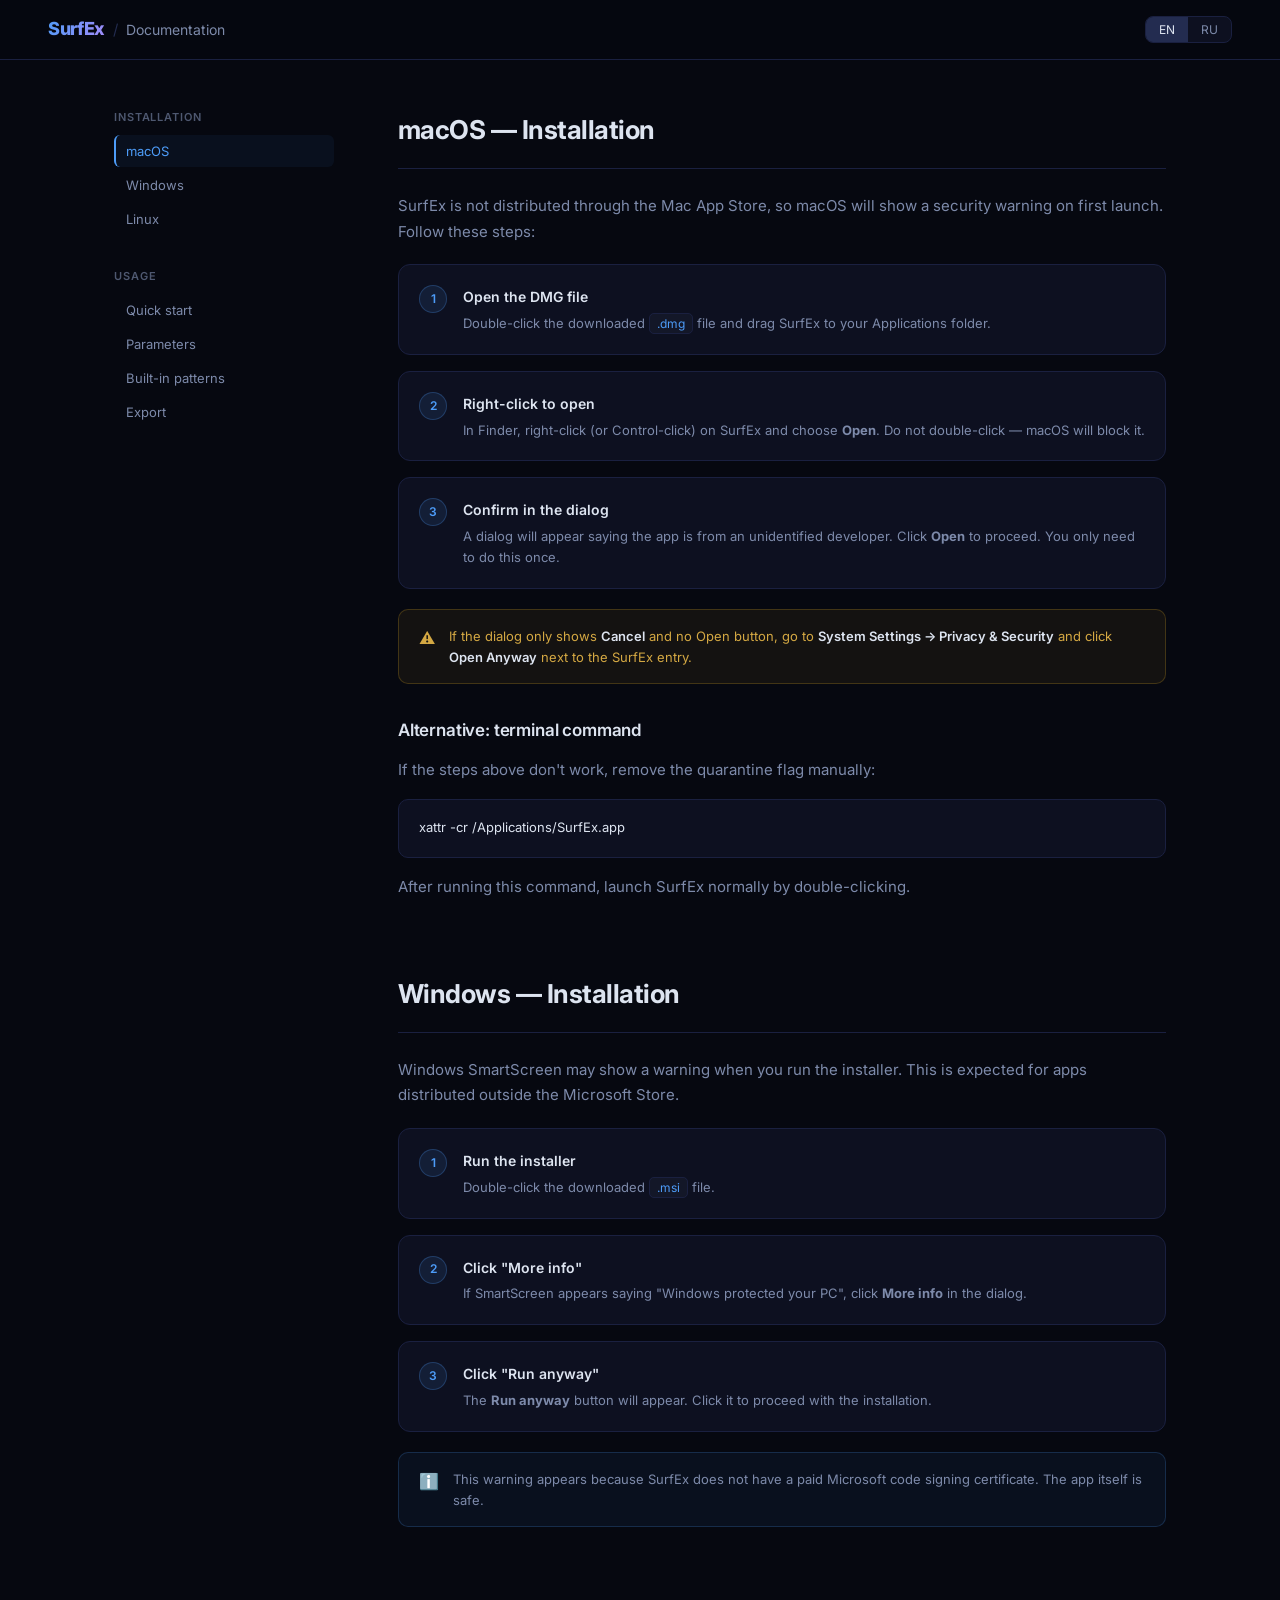
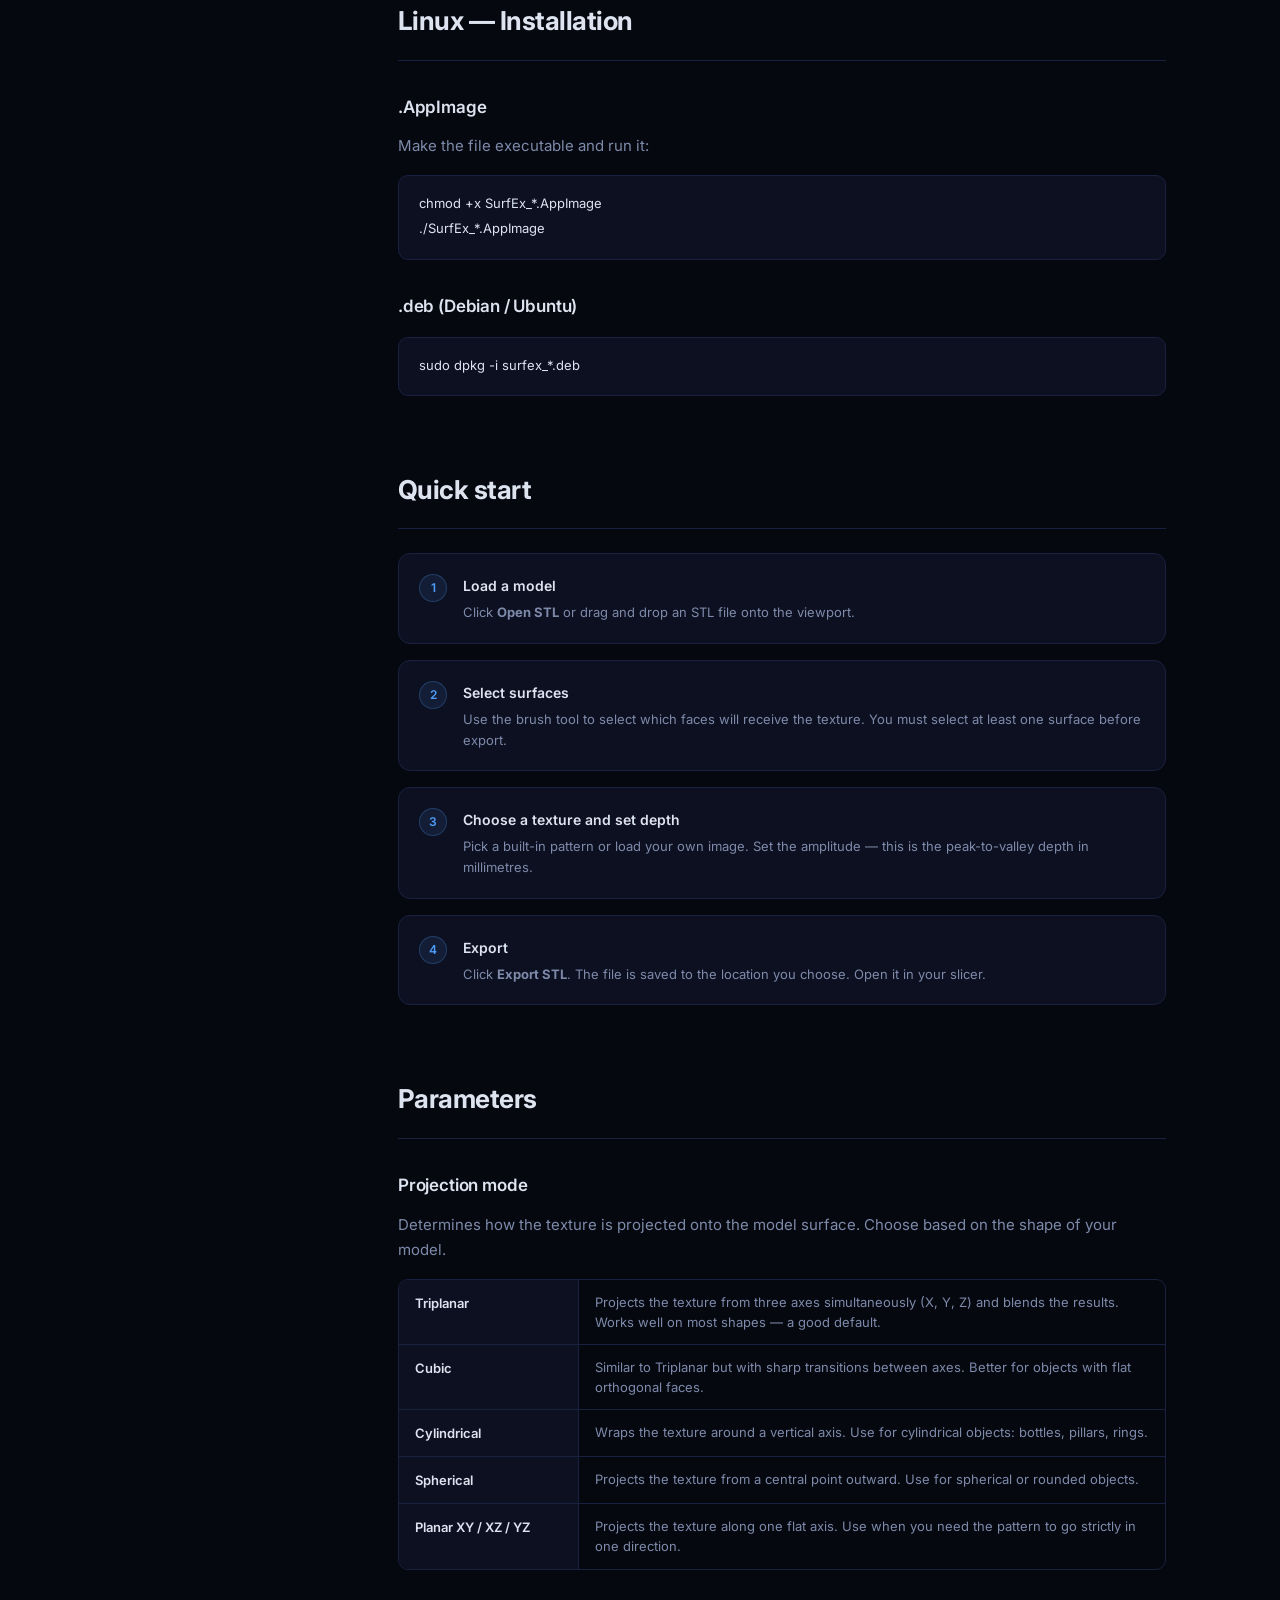
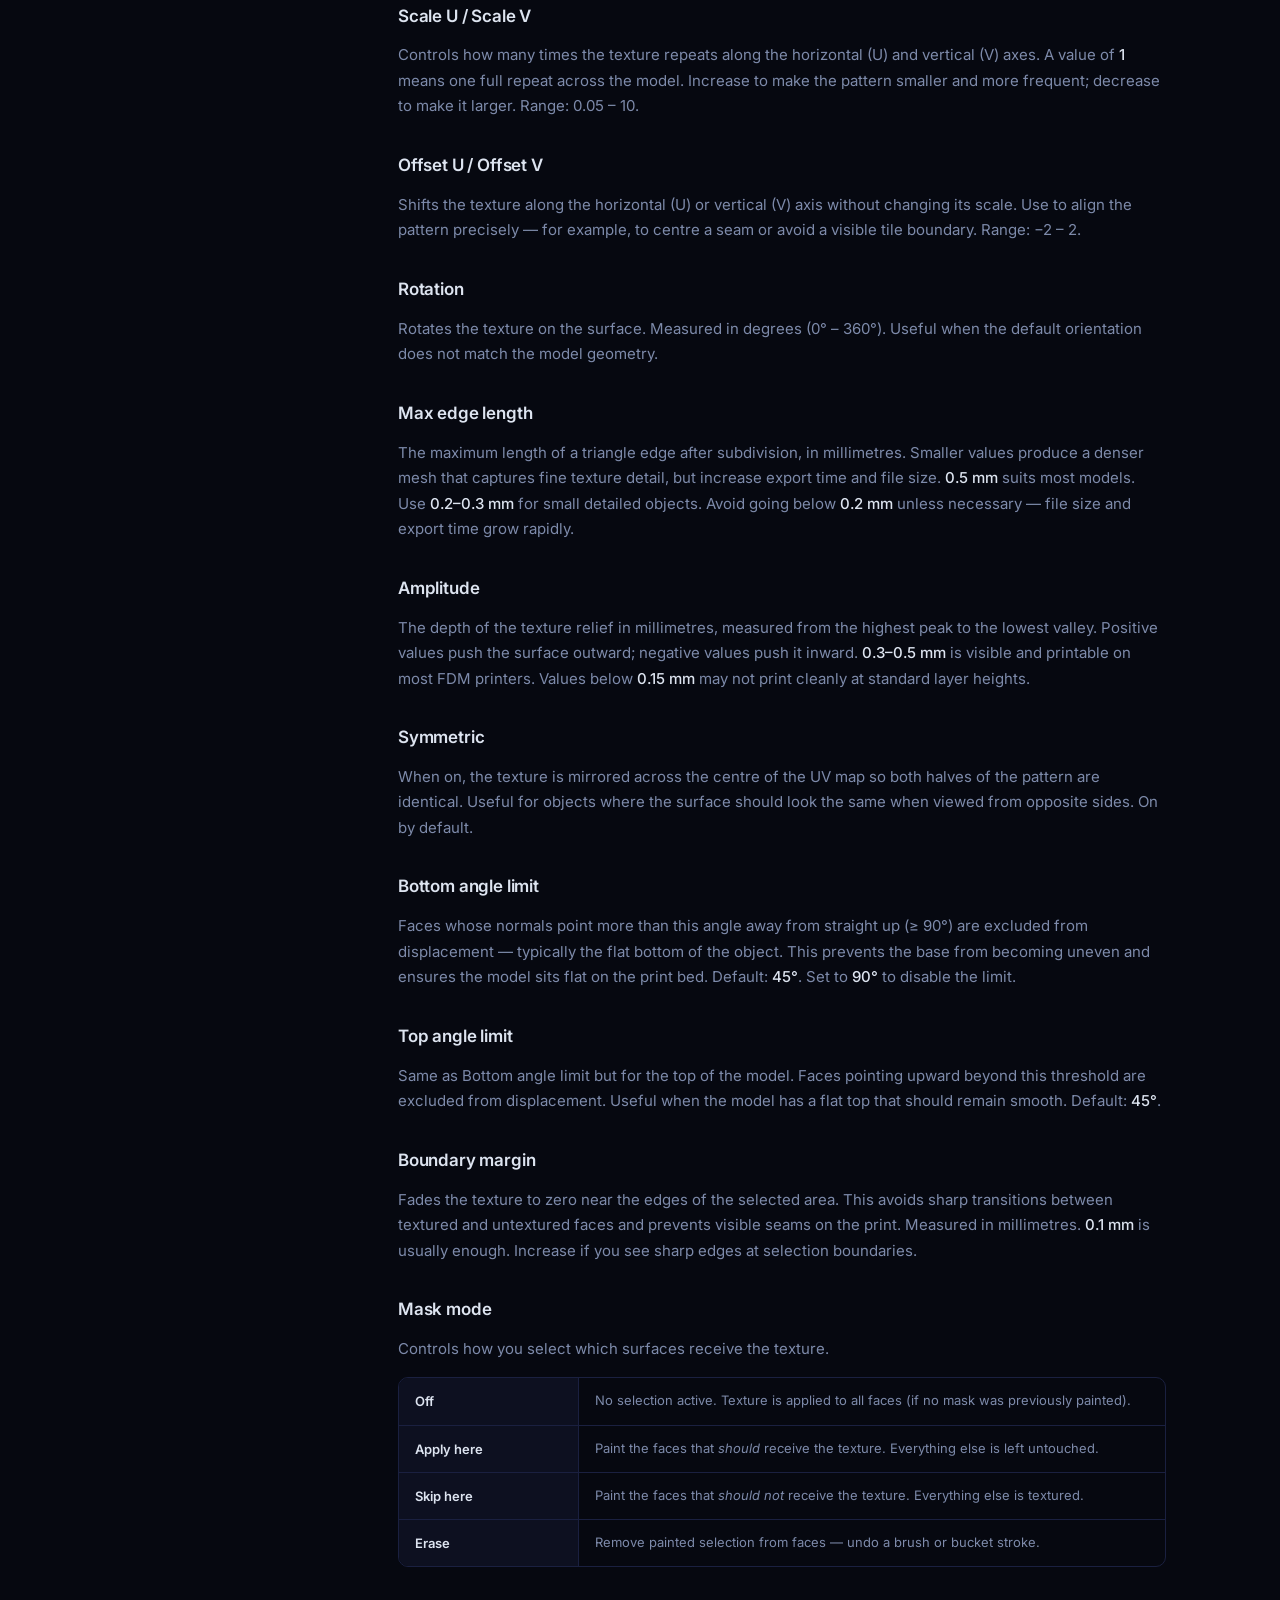
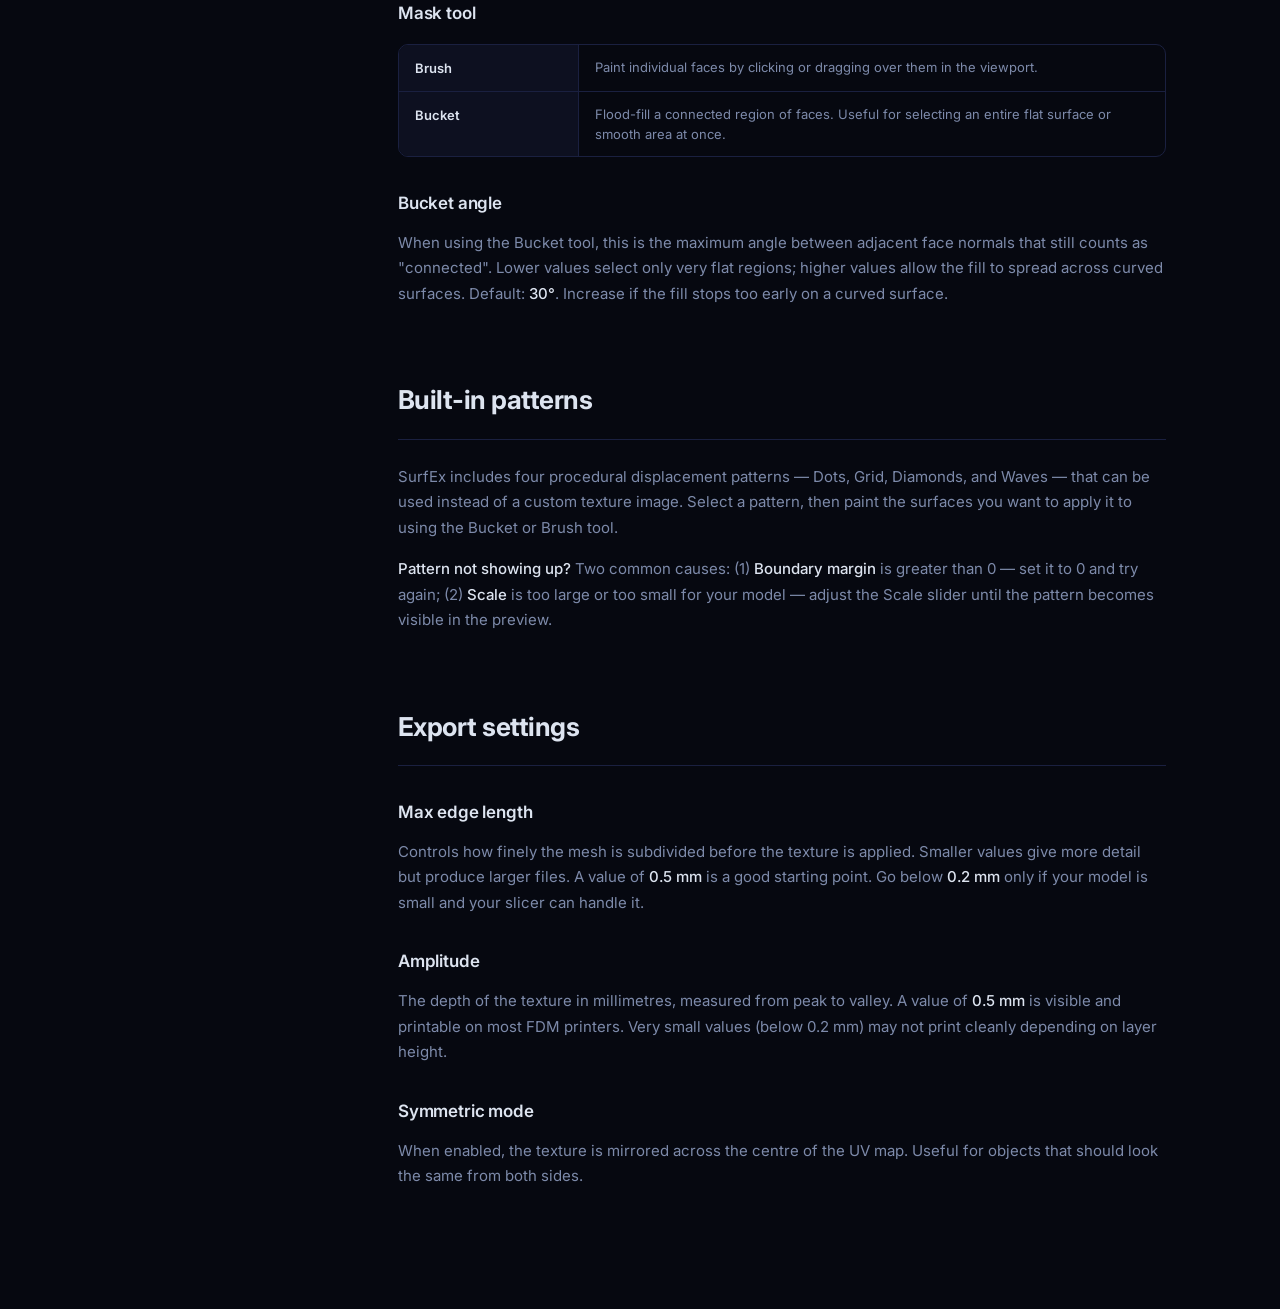
==== commit bfdac6d2: "Update site" ====
--- a/docs.html
+++ b/docs.html
@@ -384,6 +384,7 @@
           <ul class="sidebar-links">
             <li><a href="#quickstart" data-i18n="sb_quick">Quick start</a></li>
             <li><a href="#params" data-i18n="sb_params">Parameters</a></li>
+            <li><a href="#patterns" data-i18n="sb_patterns">Built-in patterns</a></li>
             <li><a href="#export" data-i18n="sb_export">Export</a></li>
           </ul>
         </div>
@@ -651,6 +652,13 @@
 
           <h3 data-i18n="par_bucket_h">Bucket angle</h3>
           <p data-i18n="par_bucket_d"></p>
+        </div>
+
+        <!-- Patterns -->
+        <div class="doc-section" id="patterns">
+          <h2 data-i18n="pat_title">Built-in patterns</h2>
+          <p data-i18n="pat_intro"></p>
+          <p data-i18n="pat_tip"></p>
         </div>
 
         <!-- Export -->
@@ -831,6 +839,12 @@
           exp_sym_t: "Symmetric mode",
           exp_sym_d:
             "When enabled, the texture is mirrored across the centre of the UV map. Useful for objects that should look the same from both sides.",
+          sb_patterns: "Built-in patterns",
+          pat_title: "Built-in patterns",
+          pat_intro:
+            "SurfEx includes four procedural displacement patterns — Dots, Grid, Diamonds, and Waves — that can be used instead of a custom texture image. Select a pattern, then paint the surfaces you want to apply it to using the Bucket or Brush tool.",
+          pat_tip:
+            "<strong>Pattern not showing up?</strong> Two common causes: (1) <strong>Boundary margin</strong> is greater than 0 — set it to 0 and try again; (2) <strong>Scale</strong> is too large or too small for your model — adjust the Scale slider until the pattern becomes visible in the preview.",
         },
         ru: {
           nav_page: "Документация",
@@ -981,6 +995,12 @@
           exp_sym_t: "Симметричный режим",
           exp_sym_d:
             "При включении текстура зеркалится по центру UV-развёртки. Полезно для объектов, которые должны выглядеть одинаково с обеих сторон.",
+          sb_patterns: "Встроенные паттерны",
+          pat_title: "Встроенные паттерны",
+          pat_intro:
+            "SurfEx включает четыре процедурных паттерна смещения — Точки, Сетка, Ромбы и Волны — которые можно использовать вместо произвольного изображения текстуры. Выберите паттерн, затем закрасьте нужные поверхности инструментом Заливка или Кисть.",
+          pat_tip:
+            "<strong>Паттерн не появляется?</strong> Две частые причины: (1) <strong>Граничный отступ</strong> больше 0 — установите его в 0 и попробуйте снова; (2) <strong>Масштаб</strong> слишком большой или маленький для вашей модели — подберите значение ползунком Масштаб, пока паттерн не появится в превью.",
         },
       };
 
--- a/style.css
+++ b/style.css
@@ -0,0 +1,85 @@
+/* ── RESET ── */
+*,
+*::before,
+*::after {
+  box-sizing: border-box;
+  margin: 0;
+  padding: 0;
+}
+
+/* ── VARIABLES ── */
+:root {
+  --bg: #060810;
+  --surface: #0d1020;
+  --surface2: #131728;
+  --border: #1a2040;
+  --border2: #232c50;
+  --accent: #4d9cf8;
+  --accent2: #a78bfa;
+  --warm: #ff7849;
+  --text: #dde4f0;
+  --muted: #4e5870;
+  --muted2: #7d8aaa;
+  --green: #4ade80;
+  --yellow: #fbbf24;
+}
+
+html {
+  scroll-behavior: smooth;
+}
+
+/* ── BASE BODY ── */
+body {
+  background: var(--bg);
+  color: var(--text);
+  font-family: "Inter", sans-serif;
+  line-height: 1.6;
+}
+
+/* ── NAV SHARED BASE ── */
+nav {
+  z-index: 100;
+  height: 60px;
+  display: flex;
+  align-items: center;
+  justify-content: space-between;
+  padding: 0 48px;
+  border-bottom: 1px solid var(--border);
+}
+
+/* ── NAV LOGO ── */
+.nav-logo {
+  font-weight: 800;
+  font-size: 18px;
+  letter-spacing: -0.02em;
+  background: linear-gradient(120deg, var(--accent), var(--accent2));
+  -webkit-background-clip: text;
+  -webkit-text-fill-color: transparent;
+  background-clip: text;
+  text-decoration: none;
+}
+
+/* ── LANGUAGE TOGGLE ── */
+.lang-toggle {
+  display: flex;
+  background: var(--surface);
+  border: 1px solid var(--border);
+  border-radius: 8px;
+  overflow: hidden;
+}
+
+.lang-btn {
+  background: none;
+  border: none;
+  color: var(--muted2);
+  font-family: "Inter", sans-serif;
+  font-size: 12px;
+  padding: 5px 13px;
+  cursor: pointer;
+  transition: all 0.15s;
+}
+
+.lang-btn.active {
+  background: var(--border2);
+  color: var(--text);
+}
